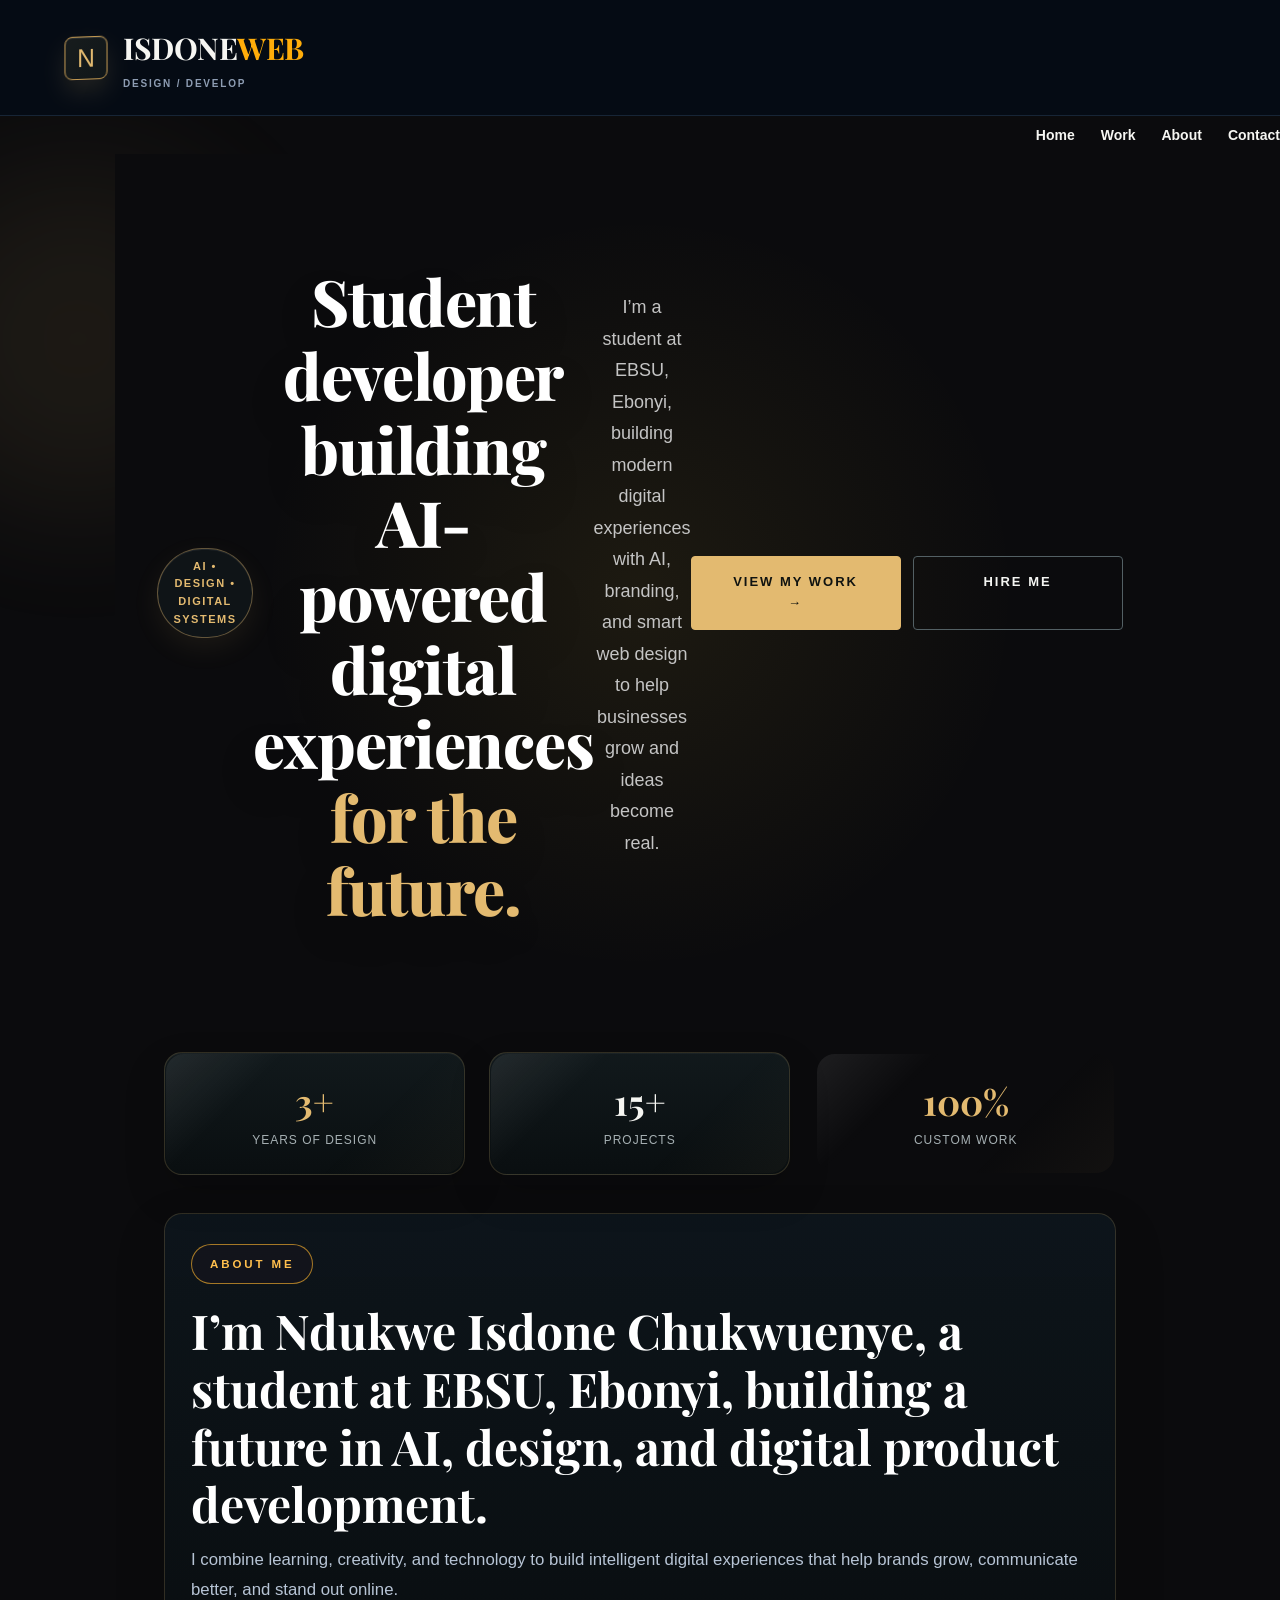
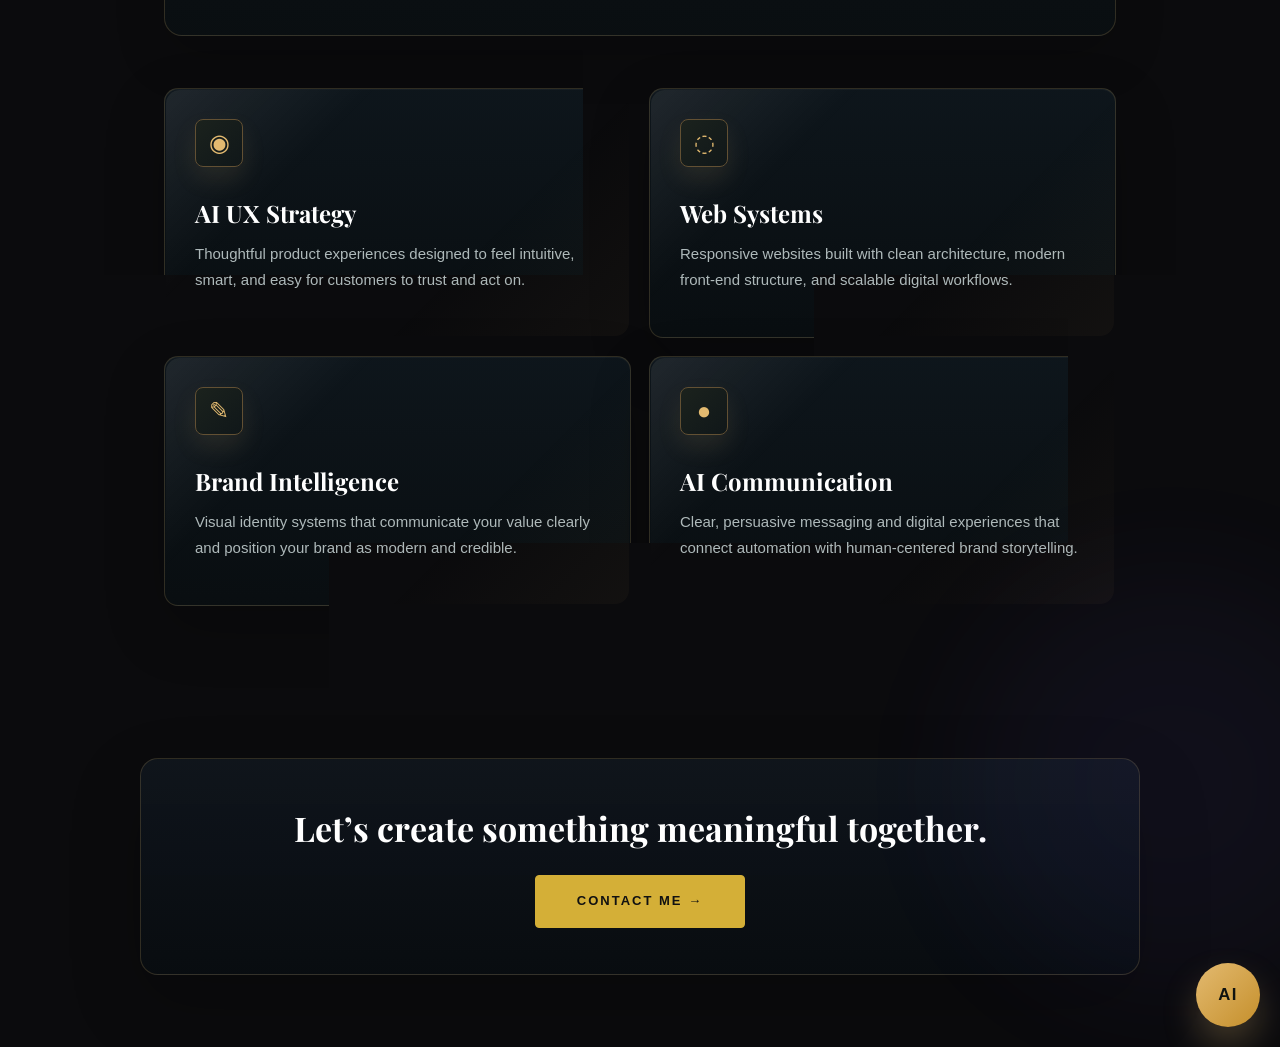
==== index.html @ d0b09155 "Add files via upload" ====
<!DOCTYPE html>
<html lang="en">
<head>
  <meta charset="UTF-8">
  <meta name="viewport" content="width=device-width, initial-scale=1.0">
  <title>ISDONE WEB | Portfolio</title>
  <link rel="preconnect" href="https://fonts.googleapis.com">
  <link rel="preconnect" href="https://fonts.gstatic.com" crossorigin>
  <link href="https://fonts.googleapis.com/css2?family=DM+Sans:wght@400;500;700&family=Playfair+Display:wght@600;700&display=swap" rel="stylesheet">
  <link rel="stylesheet" href="style.css">
</head>
<body>
  <header class="site-header">
    <div class="brand" aria-label="Ndukwe portfolio brand">
      <div class="brand-icon">N</div>
      <div>
        <div class="brand-name">ISDONE<span>WEB</span></div>
        <div class="tagline">DESIGN / DEVELOP</div>
      </div>
    </div>

    <button class="menu" id="menuButton" aria-label="Open menu" aria-expanded="false">
      <i></i><i></i><i></i>
    </button>
  </header>

  <nav id="mobileNav" class="mobile-nav" aria-label="Main mobile navigation">
    <a href="index.html">Home</a>
    <a href="result.html">Work</a>
    <a href="features.html">About</a>
    <a href="contact.html">Contact</a>
  </nav>

  <main id="home" class="page-shell">
    <section class="hero">
      <div class="badge">AI • DESIGN • DIGITAL SYSTEMS</div>

      <h1>Student developer building AI-powered digital experiences <em>for the future.</em></h1>

      <p class="hero-copy">
        I’m a student at EBSU, Ebonyi, building modern digital experiences with AI, branding, and smart web design to help businesses grow and ideas become real.
      </p>

      <div class="actions">
        <a class="btn primary" href="result.html">VIEW MY WORK <span>→</span></a>
        <a class="btn secondary" href="contact.html">HIRE ME</a>
      </div>
    </section>

    <section id="results" class="stats" aria-label="Personal highlights">
      <div class="stat">
        <strong>3+</strong>
        <span>YEARS OF DESIGN</span>
      </div>
      <div class="stat">
        <strong class="white">15+</strong>
        <span>PROJECTS</span>
      </div>
      <div class="stat">
        <strong>100%</strong>
        <span>CUSTOM WORK</span>
      </div>
    </section>

    <section class="about-summary" aria-label="About summary">
      <div class="about-summary-text">
        <span class="section-label">ABOUT ME</span>
        <h2>I’m Ndukwe Isdone Chukwuenye, a student at EBSU, Ebonyi, building a future in AI, design, and digital product development.</h2>
        <p>
          I combine learning, creativity, and technology to build intelligent digital experiences that help brands grow, communicate better, and stand out online.
        </p>
      </div>
    </section>

    <section id="features" class="features-grid" aria-label="Portfolio skills">
      <article class="card">
        <div class="card-icon">◉</div>
        <h2>AI UX Strategy</h2>
        <p>Thoughtful product experiences designed to feel intuitive, smart, and easy for customers to trust and act on.</p>
      </article>

      <article class="card">
        <div class="card-icon">◌</div>
        <h2>Web Systems</h2>
        <p>Responsive websites built with clean architecture, modern front-end structure, and scalable digital workflows.</p>
      </article>

      <article class="card">
        <div class="card-icon">✎</div>
        <h2>Brand Intelligence</h2>
        <p>Visual identity systems that communicate your value clearly and position your brand as modern and credible.</p>
      </article>

      <article class="card">
        <div class="card-icon">●</div>
        <h2>AI Communication</h2>
        <p>Clear, persuasive messaging and digital experiences that connect automation with human-centered brand storytelling.</p>
      </article>
    </section>
  </main>

  <section class="contact-box" id="contact">
    <h2>Let’s create something meaningful together.</h2>
    <a class="btn primary" href="mailto:ndukweisdone@gmail.com">CONTACT ME →</a>
  </section>

  <button class="ai-toggle" id="aiToggle" aria-label="Open AI assistant" aria-expanded="false">AI</button>

  <aside class="ai-panel" id="aiPanel" aria-live="polite" aria-label="AI assistant chat panel">
    <div class="ai-header">
      <div>
        <span class="ai-badge">ISDONE AI</span>
        <h3>Ask anything</h3>
      </div>
      <button class="ai-close" id="aiClose" aria-label="Close AI assistant">×</button>
    </div>

    <div class="ai-messages" id="aiMessages">
      <div class="message bot">
        Hi! I can answer questions about websites, branding, design, pricing, and project timelines.
      </div>
    </div>

    <form class="ai-form" id="aiForm">
      <label class="sr-only" for="aiInput">Ask a question</label>
      <input id="aiInput" name="question" type="text" placeholder="Ask about pricing, services, timelines..." autocomplete="off" />
      <button type="submit">Send</button>
    </form>
  </aside>

  <script src="script.js"></script>
</body>
</html>
---- style.css ----
*{box-sizing:border-box}
html{scroll-behavior:smooth;overflow-x:clip}
body{margin:0;background:
  radial-gradient(circle at 15% 20%, rgba(227,186,112,.14), transparent 18%),
  radial-gradient(circle at 70% 10%, rgba(116,96,255,.14), transparent 22%),
  radial-gradient(circle at 80% 80%, rgba(59,160,255,.10), transparent 22%),
  #080d11;color:#f6f6f2;font-family:"DM Sans",Arial,sans-serif;perspective:1400px;overflow-x:hidden}
body::before, body::after{content:"";position:fixed;inset:auto;pointer-events:none;z-index:0;border-radius:50%;filter:blur(72px);opacity:.45}
body::before{width:360px;height:360px;background:rgba(227,186,112,.18);top:6%;left:-8%}
body::after{width:420px;height:420px;background:rgba(116,96,255,.12);bottom:2%;right:-8%}
.site-header{height:84px;border-bottom:1px solid #263137;background:rgba(8,13,17,.85);backdrop-filter:blur(14px);display:flex;align-items:center;justify-content:space-between;padding:0 clamp(20px,5vw,72px);position:sticky;top:0;z-index:10}
.brand{display:flex;align-items:center;gap:14px}
.brand-icon{width:44px;height:44px;border:1px solid #c49a52;border-radius:8px;display:grid;place-items:center;color:#e3ba70;font-size:25px;background:linear-gradient(135deg,#171c1d,#101619);box-shadow:0 12px 24px rgba(227,186,112,.12), inset 0 1px 0 rgba(255,255,255,.12);transform:rotateX(10deg) rotateY(-12deg);}
.brand-name{font-family:"Playfair Display",serif;font-size:26px;font-weight:700}
.brand-name span{color:#e3ba70}
.tagline{font-size:10px;letter-spacing:1.8px;color:#a6b0b3;margin-top:2px;font-weight:700}
.menu{background:none;border:0;padding:8px;cursor:pointer}
.menu i{display:block;width:25px;height:2px;background:#d7dcda;border-radius:2px;margin:6px 0}
.mobile-nav{display:none;background:#0c1317;border-bottom:1px solid #263137;padding:18px 30px;position:sticky;top:84px;z-index:9}
.mobile-nav.open{display:flex;flex-direction:column;gap:18px}
.mobile-nav a{color:#e9ece8;text-decoration:none;font-weight:500}
.mobile-nav a:hover{color:#e3ba70}
.hero{position:relative;max-width:880px;margin:0 auto;padding:clamp(72px,10vw,128px) 24px 84px;text-align:center;transform-style:preserve-3d;z-index:1}
.hero::before{content:"";position:absolute;inset:8% 10% 12%;background:radial-gradient(circle, rgba(227,186,112,.23), rgba(227,186,112,0) 60%);filter:blur(28px);transform:translateZ(-30px);pointer-events:none;animation:floatGlow 8s ease-in-out infinite alternate}
@keyframes floatGlow{0%{transform:translate3d(0,0,-30px) scale(.96)}100%{transform:translate3d(10px,-10px,-30px) scale(1.06)}}
.badge{display:inline-block;border:1px solid rgba(227,186,112,.4);color:#e3ba70;background:rgba(17,24,28,.72);border-radius:999px;padding:9px 15px;font-weight:700;letter-spacing:1.5px;font-size:11px;box-shadow:0 10px 28px rgba(227,186,112,.08), inset 0 1px 0 rgba(255,255,255,.08);transform:translateZ(24px)}
h1{font-family:"Playfair Display",serif;font-size:clamp(42px,6vw,68px);line-height:1.12;margin:30px 0 22px;transform:translateZ(28px);text-shadow:0 18px 40px rgba(0,0,0,.18)}
h1 em{font-style:normal;color:#e3ba70}
.hero-copy{max-width:660px;color:#b5c0c1;font-size:18px;line-height:1.75;margin:0 auto 32px;transform:translateZ(16px)}
.actions{display:flex;flex-direction:column;gap:12px}
.btn{display:block;text-decoration:none;text-align:center;border-radius:4px;padding:16px 24px;font-weight:700;letter-spacing:.6px;transition:background .2s ease,border-color .2s ease,transform .2s ease}
.btn:hover{transform:translateY(-2px)}
.primary{background:#e3ba70;color:#101310}
.primary:hover{background:#f0ca83}
.secondary{border:1px solid #536064;color:#f4f5f2;background:transparent}
.secondary:hover{border-color:#e3ba70}
.actions .btn.primary{background:#e3ba70;color:#101310;border-color:#e3ba70}
.actions .btn.primary:hover{background:#f0ca83;color:#101310}
.actions .btn.secondary{border:1px solid #536064;color:#f4f5f2;background:transparent}
.actions .btn.secondary:hover{border-color:#e3ba70;color:#e3ba70}
.stats,.features-grid{max-width:1000px;margin:auto;padding:20px 24px}
.stat{border:1px solid rgba(227,186,112,.18);border-radius:18px;background:linear-gradient(180deg, rgba(18,26,29,.96), rgba(10,15,17,.96));text-align:center;padding:24px 14px;margin:0;box-shadow:0 18px 40px rgba(0,0,0,.18), inset 0 1px 0 rgba(255,255,255,.04);transform-style:preserve-3d;transition:transform .25s ease, box-shadow .25s ease;will-change:transform}
.stat strong{display:block;font:700 36px "Playfair Display",serif;color:#e3ba70}
.stat .white{color:#f6f6f2}
.stat span{display:block;color:#a6b0b3;letter-spacing:1px;font-size:12px;margin-top:6px}
.about-summary{max-width:1000px;margin:0 auto;padding:18px 24px 0}
.about-summary-text{padding:30px 26px;border:1px solid rgba(227,186,112,.18);border-radius:18px;background:linear-gradient(180deg, rgba(14,22,28,.92), rgba(10,15,18,.96));box-shadow:0 20px 50px rgba(0,0,0,.18)}
.about-summary-text h2{margin:18px 0 12px;font-family:"Playfair Display",serif;font-size:clamp(2rem,4vw,3rem);line-height:1.2}
.about-summary-text p{margin:0;color:#b7c4d5;line-height:1.8;font-size:1.05rem}
.features-grid{padding-top:52px;padding-bottom:72px}
.card{position:relative;border:1px solid rgba(227,186,112,.18);border-radius:14px;background:linear-gradient(180deg, rgba(14,22,28,.98), rgba(9,14,17,.98));padding:30px;margin:14px 0;min-height:250px;box-shadow:0 22px 60px rgba(0,0,0,.22), inset 0 1px 0 rgba(255,255,255,.04);transform-style:preserve-3d;transition:transform .25s ease, box-shadow .25s ease, border-color .25s ease;will-change:transform}
.card::before, .stat::before, .contact-box::before{content:"";position:absolute;inset:1px;border-radius:inherit;background:linear-gradient(135deg, rgba(255,255,255,.08), transparent 30%, transparent 65%, rgba(227,186,112,.04));pointer-events:none}
.card:hover,.stat:hover,.contact-box:hover{transform:translateY(-8px) rotateX(2deg) rotateY(-2deg);box-shadow:0 28px 70px rgba(0,0,0,.28), 0 12px 25px rgba(227,186,112,.08)}
.card-icon{width:48px;height:48px;border:1px solid #625033;border-radius:8px;background:linear-gradient(135deg,#1b221d,#101719);color:#e3ba70;display:grid;place-items:center;font-size:24px;margin-bottom:30px;box-shadow:0 12px 24px rgba(227,186,112,.1);transform:translateZ(18px)}
.card h2{font:700 24px "Playfair Display",serif;margin:0 0 12px}
.card p{color:#aeb9ba;font-size:15px;line-height:1.7;margin:0}
.contact-box{position:relative;max-width:1000px;margin:0 auto 72px;padding:46px 24px;text-align:center;border:1px solid rgba(227,186,112,.18);border-radius:18px;background:linear-gradient(180deg, rgba(16,22,29,.9), rgba(9,13,17,.95));box-shadow:0 28px 70px rgba(0,0,0,.22);transform-style:preserve-3d;transition:transform .25s ease, box-shadow .25s ease;will-change:transform}
.contact-box h2{font:700 clamp(25px,4vw,34px) "Playfair Display",serif;margin:0 0 24px}
.contact-box .btn{max-width:260px;margin:auto}

.ai-toggle{position:fixed;right:20px;bottom:20px;z-index:30;width:64px;height:64px;border:none;border-radius:50%;background:linear-gradient(135deg,#e3ba70,#c58f2b);color:#101310;font-size:1.05rem;font-weight:800;letter-spacing:.08em;box-shadow:0 18px 34px rgba(227,186,112,.25);cursor:pointer;transition:transform .2s ease, box-shadow .2s ease}
.ai-toggle:hover{transform:translateY(-2px) scale(1.02);box-shadow:0 24px 40px rgba(227,186,112,.35)}
.ai-panel{position:fixed;right:20px;bottom:96px;width:min(360px, calc(100vw - 28px));background:rgba(9,14,18,.94);border:1px solid rgba(227,186,112,.22);border-radius:18px;box-shadow:0 28px 70px rgba(0,0,0,.38);backdrop-filter:blur(14px);overflow:hidden;z-index:29;display:none}
.ai-panel.open{display:block;animation:panelSlide .2s ease}
@keyframes panelSlide{from{opacity:0;transform:translateY(12px) scale(.98)}to{opacity:1;transform:translateY(0) scale(1)}}
.ai-header{display:flex;justify-content:space-between;align-items:center;padding:16px 18px;border-bottom:1px solid rgba(255,255,255,.08);background:linear-gradient(180deg, rgba(227,186,112,.08), rgba(255,255,255,0))}
.ai-badge{display:inline-block;font-size:.68rem;letter-spacing:.12em;text-transform:uppercase;color:#e3ba70;font-weight:700}
.ai-header h3{margin:6px 0 0;font-size:1.15rem}
.ai-close{width:32px;height:32px;border-radius:50%;border:1px solid rgba(255,255,255,.12);background:transparent;color:#f4f1ec;cursor:pointer}
.ai-messages{max-height:270px;overflow-y:auto;padding:16px 16px 14px;display:flex;flex-direction:column;gap:12px;background:rgba(7,11,15,.6)}
.message{max-width:86%;padding:11px 12px;border-radius:12px;font-size:.92rem;line-height:1.55}
.message.bot{align-self:flex-start;background:rgba(255,255,255,.04);border:1px solid rgba(255,255,255,.06);color:#edf4f6}
.message.user{align-self:flex-end;background:linear-gradient(135deg,#e3ba70,#b9862b);color:#111; font-weight:700}
.ai-form{display:flex;gap:10px;padding:12px 14px 14px;background:rgba(11,16,22,.84)}
.ai-form input{flex:1;padding:12px 14px;border:1px solid rgba(255,255,255,.1);border-radius:10px;background:rgba(255,255,255,.02);color:#f5f7fa}
.ai-form input:focus{outline:none;border-color:rgba(227,186,112,.7)}
.ai-form button{padding:12px 16px;border:none;border-radius:10px;background:#e3ba70;color:#101310;font-weight:800;cursor:pointer}
.sr-only{position:absolute;width:1px;height:1px;padding:0;margin:-1px;overflow:hidden;clip:rect(0,0,0,0);white-space:nowrap;border:0}
@media (max-width:600px){.ai-toggle{width:58px;height:58px;right:16px;bottom:16px}.ai-panel{right:14px;bottom:82px;width:calc(100vw - 24px)}}

.page-shell {
  max-width: 1200px;
  margin: 0 auto;
  padding: 0 24px 80px;
}

.page-hero {
  width: min(100%, 900px);
  margin: 0 auto;
  padding: 72px 0 26px;
  text-align: center;
}

.section-label {
  display: inline-block;
  padding: 10px 18px;
  border: 1px solid rgba(245, 175, 45, 0.65);
  border-radius: 999px;
  background: rgba(19, 21, 28, 0.9);
  color: #ffbf4d;
  letter-spacing: 0.18rem;
  font-size: 0.72rem;
  font-weight: 700;
  text-transform: uppercase;
}

.page-hero h1 {
  margin: 26px 0 22px;
  font-family: "Playfair Display", Georgia, serif;
  font-size: clamp(2.6rem, 5vw, 4.6rem);
  line-height: 1.08;
  letter-spacing: -0.06em;
}

.page-hero h1 span {
  color: #f7a914;
  font-style: normal;
}

.page-hero p {
  max-width: 700px;
  margin: 0 auto;
  color: #b8c3d2;
  font-size: 1.15rem;
  line-height: 1.8;
}

.feature-grid {
  display: grid;
  grid-template-columns: repeat(2, minmax(0, 1fr));
  gap: 22px;
  max-width: 1100px;
  margin: 0 auto;
  padding-top: 28px;
}

.feature-card {
  padding: 30px 24px;
  border: 1px solid rgba(245, 175, 45, 0.18);
  border-radius: 22px;
  background: linear-gradient(180deg, rgba(17, 28, 38, 0.96), rgba(12, 18, 26, 0.96));
  box-shadow: 0 20px 60px rgba(0, 0, 0, 0.2);
}

.feature-card h2 {
  margin: 0 0 12px;
  font-family: "Playfair Display", Georgia, serif;
  font-size: clamp(1.5rem, 1.8vw, 2rem);
}

.feature-card p {
  margin: 0;
  color: #b7c4d5;
  font-size: 1rem;
  line-height: 1.8;
}

.showcase-section {
    max-width: 1180px;
    margin: 40px auto 0;
    padding-top: 20px;
}

.showcase-header {
    text-align: center;
    margin-bottom: 28px;
}

.showcase-header h2 {
    margin-top: 20px;
    font-family: "Playfair Display", Georgia, serif;
    font-size: clamp(2.2rem, 4vw, 3.3rem);
    line-height: 1.15;
}

.project-showcase {
    display: grid;
    grid-template-columns: repeat(3, minmax(0, 1fr));
    justify-content: center;
    gap: 24px;
    max-width: 1180px;
    margin: 0 auto;
}

.project-card {
    overflow: hidden;
    border: 1px solid rgba(245, 175, 45, 0.18);
    border-radius: 22px;
    background: linear-gradient(180deg, rgba(14, 21, 30, 0.95), rgba(9, 14, 20, 0.9));
    box-shadow: 0 18px 45px rgba(0, 0, 0, 0.18);
}

.project-preview {
    position: relative;
    display: flex;
    flex-direction: column;
    justify-content: center;
    padding: 28px;
    height: 220px;
    background-size: cover;
    background-position: center;
    border-bottom: 1px solid rgba(255, 255, 255, 0.08);
    text-decoration: none;
}

.preview-one {
    background: linear-gradient(135deg, rgba(24, 38, 53, 0.7), rgba(247, 163, 11, 0.18)),
                            linear-gradient(120deg, #1c2630 0%, #d9b062 100%);
}

.preview-two {
    background: linear-gradient(135deg, rgba(43, 16, 25, 0.68), rgba(245, 158, 11, 0.07)),
                            linear-gradient(120deg, #1f0f17 0%, #c68759 100%);
}

.preview-three {
    background: linear-gradient(135deg, rgba(26, 34, 25, 0.75), rgba(245, 175, 45, 0.18)),
                            linear-gradient(120deg, #18251a 0%, #e2a95d 100%);
}

.preview-four {
    background: linear-gradient(135deg, rgba(16, 20, 31, 0.8), rgba(245, 175, 45, 0.12)),
                            linear-gradient(120deg, #101922 0%, #7d96b5 100%);
}

.project-tag {
    position: absolute;
    top: 18px;
    left: 18px;
    display: inline-block;
    padding: 7px 12px;
    border: 1px solid rgba(255, 255, 255, 0.1);
    border-radius: 999px;
    background: rgba(10, 15, 20, 0.7);
    color: #f7a914;
    font-size: 0.7rem;
    letter-spacing: 0.12rem;
    text-transform: uppercase;
    font-weight: 700;
}

.preview-title {
    color: #f9f8f3;
    font-family: "Playfair Display", Georgia, serif;
    font-size: clamp(2.4rem, 6vw, 4.5rem);
    font-weight: 700;
    line-height: 0.95;
}

.preview-caption {
    margin-top: 16px;
    color: rgba(249, 248, 243, 0.72);
    font-size: 0.68rem;
    font-weight: 700;
    letter-spacing: 0.12rem;
}

.project-content {
    padding: 24px 22px 26px;
}

.project-content h3 {
    margin: 0 0 12px;
    font-family: "Playfair Display", Georgia, serif;
    font-size: 1.8rem;
}

.project-content p {
    margin: 0;
    color: #b8c3d2;
    line-height: 1.8;
}

.project-actions {
    margin-top: 22px;
}

.project-link {
    display: inline-block;
    text-decoration: none;
    color: #091018;
    background: #f5a40a;
    padding: 12px 18px;
    border-radius: 999px;
    font-weight: 700;
    transition: transform 0.2s ease;
}

.project-link:hover {
    transform: translateY(-1px);
}

.cta-panel {
  padding: 56px 24px 10px;
  text-align: center;
}

.cta-panel h2 {
  margin-bottom: 22px;
  font-family: "Playfair Display", Georgia, serif;
  font-size: clamp(2.1rem, 4vw, 3.2rem);
}

.contact-panel {
  max-width: 760px;
  margin: 20px auto 80px;
  padding: 34px;
  border: 1px solid rgba(245, 175, 45, 0.18);
  border-radius: 24px;
  background: rgba(12, 20, 29, 0.96);
  box-shadow: 0 18px 50px rgba(0, 0, 0, 0.25);
}

.contact-form {
  display: flex;
  flex-direction: column;
  gap: 22px;
}

.form-row {
  display: flex;
  flex-direction: column;
  gap: 10px;
}

.form-row label {
  color: #ffbf4d;
  font-size: 0.72rem;
  letter-spacing: 0.12rem;
  font-weight: 700;
}

.form-row input,
.form-row select,
.form-row textarea {
  width: 100%;
  padding: 15px 16px;
  border: 1px solid rgba(255, 255, 255, 0.1);
  border-radius: 12px;
  background: rgba(7, 13, 17, 0.9);
  color: #f5f7fa;
  resize: vertical;
}

.form-row input::placeholder,
.form-row textarea::placeholder {
  color: rgba(183, 196, 213, 0.8);
}

.form-row input:focus,
.form-row select:focus,
.form-row textarea:focus {
  outline: none;
  border-color: rgba(245, 175, 45, 0.8);
  box-shadow: 0 0 0 4px rgba(245, 175, 45, 0.1);
}

.dual-row {
  display: grid;
  grid-template-columns: repeat(2, minmax(0, 1fr));
  gap: 18px;
}

.submit-btn {
  width: 100%;
  margin-top: 8px;
}

.submit-btn span {
  margin-left: 12px;
  font-size: 1.2rem;
}

.form-note {
  margin: 0;
  color: #b7c4d5;
  text-align: center;
  font-size: 0.84rem;
}

@media(min-width:800px){
    .menu{display:none}
    .mobile-nav{display:flex;flex-direction:row;justify-content:center;gap:42px;padding:15px 24px}
    .hero{max-width:1050px}
    .actions{flex-direction:row;justify-content:center}
    .btn{min-width:210px}
    .stats{display:grid;grid-template-columns:repeat(3,1fr);gap:24px}
    .features-grid{display:grid;grid-template-columns:repeat(2,minmax(0,1fr));gap:18px}
    .card{margin:0}
  .feature-grid{grid-template-columns:repeat(2, minmax(0, 1fr));}
}

@media(max-width:800px){
    .project-showcase { grid-template-columns: repeat(2, minmax(0, 1fr)); }
}

@media(max-width:500px){
    .site-header{height:76px;padding:0 20px}
    .mobile-nav{top:76px}
    .brand-name{font-size:23px}
    .hero{padding-top:72px}
    h1{font-size:36px}
    .hero-copy{font-size:16px}
    .badge{font-size:10px;letter-spacing:1px}
    .project-showcase { grid-template-columns: 1fr; }
}
/* ======================================== 
   LUXEWEB LUXURY CONTACT FORM 
   Black, gold and premium styling 
======================================== */ 
 
.luxury-contact { 
    position: relative; 
    padding: 100px 24px; 
    background: #08090c; 
    color: #f5f2eb; 
    overflow: hidden; 
} 
 
/* Subtle gold background glow */ 
.luxury-contact::before { 
    content: ""; 
    position: absolute; 
    width: 380px; 
    height: 380px; 
    top: 50px; 
    left: 50%; 
    transform: translateX(-50%); 
    background: rgba(201, 164, 92, 0.08); 
    filter: blur(100px); 
    border-radius: 50%; 
    pointer-events: none; 
} 
 
/* Heading container */ 
.contact-heading { 
    position: relative; 
    max-width: 700px; 
    margin: 0 auto 50px; 
    text-align: center; 
} 
 
/* Small gold heading */ 
.gold-label { 
    display: inline-block; 
    margin-bottom: 20px; 
    color: #c9a45c; 
    font-size: 11px; 
    font-weight: 700; 
    letter-spacing: 4px; 
} 
 
/* Main heading */ 
.contact-heading h1 { 
    margin: 0 0 20px; 
    font-family: Georgia, "Times New Roman", serif; 
    font-size: clamp(36px, 6vw, 64px); 
    font-weight: 400; 
    line-height: 1.15; 
    letter-spacing: -1px; 
} 
 
/* Gold heading accent */ 
.contact-heading h1 span { 
    color: #c9a45c; 
    font-style: italic; 
} 
 
/* Heading description */ 
.contact-heading p { 
    max-width: 560px; 
    margin: 0 auto; 
    color: #a9a9ad; 
    font-size: 15px; 
    line-height: 1.9; 
} 
 
/* Form card */ 
.luxury-form-container { 
    position: relative; 
    max-width: 650px; 
    margin: 0 auto; 
    padding: 42px; 
    background: linear-gradient( 
        145deg, 
        rgba(255, 255, 255, 0.045), 
        rgba(255, 255, 255, 0.015) 
    ); 
    border: 1px solid rgba(201, 164, 92, 0.25); 
    border-radius: 8px; 
    box-shadow: 0 25px 80px rgba(0, 0, 0, 0.3); 
} 
 
/* Form layout */ 
.luxury-form { 
    display: flex; 
    flex-direction: column; 
    gap: 26px; 
} 
 
/* Individual form field */ 
.form-group { 
    display: flex; 
    flex-direction: column; 
    gap: 11px; 
} 
 
/* Field labels */ 
.form-group label { 
    color: #c9a45c; 
    font-size: 10px; 
    font-weight: 700; 
    letter-spacing: 2px; 
} 
 
/* Input fields and message box */ 
.form-group input, 
.form-group textarea { 
    width: 100%; 
    box-sizing: border-box; 
    padding: 16px 18px; 
    background: #101115; 
    color: #f5f2eb; 
    border: 1px solid #292a2f; 
    border-radius: 4px; 
    outline: none; 
    font-family: inherit; 
    font-size: 14px; 
    transition: 
        border-color 0.25s ease, 
        box-shadow 0.25s ease, 
        background 0.25s ease; 
} 
 
/* Placeholder text */ 
.form-group input::placeholder, 
.form-group textarea::placeholder { 
    color: #717178; 
} 
 
/* Gold highlight when a field is selected */ 
.form-group input:focus, 
.form-group textarea:focus { 
    border-color: #c9a45c; 
    background: #141419; 
    box-shadow: 0 0 0 3px rgba(201, 164, 92, 0.09); 
} 
 
/* Message box */ 
.form-group textarea { 
    min-height: 140px; 
    resize: vertical; 
    line-height: 1.7; 
} 
 
/* Submit button */ 
.luxury-submit { 
    display: flex; 
    align-items: center; 
    justify-content: center; 
    gap: 18px; 
    width: 100%; 
    padding: 18px 24px; 
    background: #c9a45c; 
    color: #111111; 
    border: 1px solid #c9a45c; 
    border-radius: 4px; 
    font-size: 11px; 
    font-weight: 800; 
    letter-spacing: 2px; 
    cursor: pointer; 
    transition: 
        background 0.25s ease, 
        color 0.25s ease, 
        transform 0.25s ease; 
} 
 
/* Button hover effect */ 
.luxury-submit:hover { 
    background: transparent; 
    color: #c9a45c; 
    transform: translateY(-2px); 
} 
 
/* Button arrow */ 
.luxury-submit span { 
    font-size: 20px; 
    transition: transform 0.25s ease; 
} 
 
.luxury-submit:hover span { 
    transform: translateX(5px); 
} 
 
/* Small privacy message */ 
.form-note { 
    margin: 0; 
    color: #85858c; 
    font-size: 11px; 
    line-height: 1.7; 
    text-align: center; 
} 
 
/* Keyboard accessibility */ 
.luxury-submit:focus-visible { 
    outline: 2px solid #f5f2eb; 
    outline-offset: 4px; 
} 
 
/* Responsive design for phones */ 
@media (max-width: 600px) { 
    .luxury-contact { 
        padding: 70px 18px; 
    } 
 
    .contact-heading { 
        margin-bottom: 35px; 
    } 
 
    .contact-heading p { 
        font-size: 14px; 
    } 
 
    .luxury-form-container { 
        padding: 25px 18px; 
    } 
 
    .luxury-form { 
        gap: 22px; 
    } 
 
    .form-group input, 
    .form-group textarea { 
        padding: 14px; 
        font-size: 14px; 
    } 
 
    .luxury-submit { 
        padding: 17px 12px; 
        font-size: 10px; 
        letter-spacing: 1.5px; 
    } 
} 
 

.features { 
    display: grid; 
    grid-template-columns: repeat(3, minmax(0, 1fr)); 
    gap: 24px; 
    max-width: 1200px; 
    margin: 0 auto; 
    padding: 50px 24px 100px; 
} 
 
/* Individual feature cards */ 
.feature-card { 
    position: relative; 
    padding: 35px 28px; 
    min-height: 180px; 
    background: linear-gradient( 
        145deg, 
        #151519, 
        #0b0b0e 
    ); 
    border: 1px solid rgba(201, 164, 92, 0.22); 
    border-radius: 6px; 
    transition: 
        transform 0.3s ease, 
        border-color 0.3s ease, 
        box-shadow 0.3s ease; 
} 
 
/* Gold line at the top of each card */ 
.feature-card::before { 
    content: ""; 
    display: block; 
    width: 42px; 
    height: 2px; 
    margin-bottom: 26px; 
    background: #c9a45c; 
} 
 
/* Lift the card slightly when hovered */ 
.feature-card:hover { 
    transform: translateY(-6px); 
    border-color: #c9a45c; 
    box-shadow: 0 18px 45px rgba(0, 0, 0, 0.25); 
} 
 
/* Feature headings */ 
.feature-card h2 { 
    margin: 0 0 16px; 
    color: #e4c786; 
    font-family: Georgia, "Times New Roman", serif; 
    font-size: 23px; 
    font-weight: 400; 
    line-height: 1.4; 
} 
 
/* Feature descriptions */ 
.feature-card p { 
    margin: 0; 
    color: #a7a7ad; 
    font-size: 14px; 
    line-height: 1.9; 
} 
 
/* Shared styling for the Features page introduction */ 
.hero { 
    position: relative; 
} 
 
/* Make buttons look elegant */ 
.btn { 
    display: inline-block; 
    padding: 15px 25px; 
    background: #c9a45c; 
    color: #111111; 
    border: 1px solid #c9a45c; 
    border-radius: 3px; 
    text-decoration: none; 
    font-size: 11px; 
    font-weight: 800; 
    letter-spacing: 1.5px; 
    transition: all 0.25s ease; 
} 
 
.btn:hover { 
    background: transparent; 
    color: #c9a45c; 
    transform: translateY(-2px); 
} 
 
/* Tablet layout */ 
@media (max-width: 900px) { 
    .features { 
        grid-template-columns: repeat(2, minmax(0, 1fr)); 
        gap: 18px; 
    } 
} 
 
/* Phone layout */ 
@media (max-width: 600px) { 
    .features { 
        grid-template-columns: 1fr; 
        padding: 30px 18px 65px; 
    } 
 
    .feature-card { 
        min-height: auto; 
        padding: 28px 23px; 
    } 
 
    .feature-card h2 { 
        font-size: 21px; 
    } 
} 
.results-header { 
    display: flex; 
    justify-content: space-between; 
    align-items: center; 
    padding: 25px 8%; 
    background: #080808; 
    border-bottom: 1px solid rgba(212, 175, 55, 0.2); 
} 
 
.results-logo { 
    color: #d4af37; 
    font-size: 25px; 
    font-weight: bold; 
    letter-spacing: 4px; 
    text-decoration: none; 
} 
 
.results-nav { 
    display: flex; 
    gap: 28px; 
} 
 
.results-nav a { 
    color: #eee; 
    text-decoration: none; 
    font-size: 14px; 
    transition: color 0.3s; 
} 
 
.results-nav a:hover, 
.results-nav a.active { 
    color: #d4af37; 
} 
 
/* Hero */ 
 
.results-hero { 
    min-height: 430px; 
    padding: 100px 20px; 
    text-align: center; 
    background: 
        radial-gradient(ellipse at top, #292314 0%, #111 45%, #080808 80%); 
} 
 
.results-label { 
    color: #d4af37; 
    font-size: 12px; 
    letter-spacing: 4px; 
    font-weight: bold; 
} 
 
.results-hero h1, 
.results-cta h2 { 
    color: #fff; 
    font-size: clamp(36px, 5vw, 62px); 
    line-height: 1.2; 
    margin: 25px 0; 
    font-family: Georgia, "Times New Roman", serif; 
} 
 
.results-hero h1 span, 
.results-section-heading h2 span, 
.results-cta h2 span { 
    color: #d4af37; 
} 
 
.results-hero > p:not(.results-label), 
.results-cta > p:not(.results-label) { 
    max-width: 600px; 
    margin: 0 auto 30px; 
    color: #bbb; 
    line-height: 1.8; 
    font-size: 15px; 
} 
 
/* Gold Button */ 
 
.gold-button { 
    display: inline-block; 
    padding: 15px 27px; 
    background: #d4af37; 
    color: #080808; 
    text-decoration: none; 
    font-size: 12px; 
    font-weight: bold; 
    letter-spacing: 1.5px; 
    border: 1px solid #d4af37; 
    transition: 0.3s; 
} 
 
.gold-button:hover { 
    background: transparent; 
    color: #d4af37; 
} 
 
/* Projects */ 
 
.results-projects { 
    padding: 85px 8%; 
    background: #0d0d0d; 
} 
 
.results-section-heading { 
    text-align: center; 
    margin-bottom: 50px; 
} 
 
.results-section-heading h2 { 
    color: #fff; 
    font-size: clamp(30px, 4vw, 45px); 
    font-family: Georgia, "Times New Roman", serif; 
} 
 
.results-section-heading > p:last-child { 
    color: #aaa; 
    line-height: 1.8; 
} 
 
.results-grid { 
    display: grid; 
    grid-template-columns: repeat(2, minmax(0, 1fr)); 
    gap: 30px; 
    max-width: 1150px; 
    margin: 0 auto; 
} 
 
.results-card { 
    background: #151515; 
    border: 1px solid #292929; 
    transition: transform 0.3s, border-color 0.3s; 
} 
 
.results-card:hover { 
    transform: translateY(-6px); 
    border-color: #b8962e; 
} 
 
.results-image { 
    min-height: 280px; 
    position: relative; 
    background-size: cover; 
    background-position: center; 
} 
 
.grand-escape { 
    background-image: 
        linear-gradient(to top, rgba(0, 0, 0, 0.45), transparent), 
        url("https://images.unsplash.com/photo-1571896349842-33c89424de2d?auto=format&fit=crop&w=1200&q=85"); 
} 
 
.golden-palm { 
    background-image: 
        linear-gradient(to top, rgba(0, 0, 0, 0.45), transparent), 
        url("https://images.unsplash.com/photo-1575429198097-0414ec08e8cd?auto=format&fit=crop&w=1200&q=85"); 
} 
 
.concept-badge { 
    position: absolute; 
    top: 18px; 
    left: 18px; 
    background: #d4af37; 
    color: #111; 
    padding: 9px 12px; 
    font-size: 10px; 
    font-weight: bold; 
    letter-spacing: 1px; 
} 
 
.results-card-content { 
    padding: 28px; 
} 
 
.project-category { 
    color: #d4af37; 
    font-size: 11px; 
    letter-spacing: 2px; 
} 
 
.results-card-content h3 { 
    color: #fff; 
    font-size: 29px; 
    font-family: Georgia, "Times New Roman", serif; 
    margin: 15px 0; 
} 
 
.results-card-content > p:not(.project-category) { 
    color: #aaa; 
    font-size: 14px; 
    line-height: 1.8; 
} 
 
.project-link { 
    display: inline-block; 
    margin-top: 18px; 
    color: #d4af37; 
    text-decoration: none; 
    font-size: 11px; 
    letter-spacing: 1px; 
    font-weight: bold; 
} 
 
.project-link span { 
    margin-left: 8px; 
} 
 
/* Call To Action */ 
 
.results-cta { 
    text-align: center; 
    padding: 90px 20px; 
    background: linear-gradient(135deg, #18150d, #080808); 
    border-top: 1px solid rgba(212, 175, 55, 0.2); 
    border-bottom: 1px solid rgba(212, 175, 55, 0.2); 
} 
 
/* Footer */ 
 
.results-footer { 
    padding: 40px 20px; 
    text-align: center; 
    background: #050505; 
} 
 
.results-footer > p { 
    color: #999; 
    font-size: 13px; 
    line-height: 1.8; 
} 
 
.results-footer .copyright { 
    margin-top: 25px; 
    font-size: 12px; 
    color: #666; 
} 
 
/* Mobile Responsive */ 
 
@media (max-width: 700px) { 
    .results-header { 
        flex-direction: column; 
        gap: 22px; 
        padding: 25px 15px; 
    } 
 
    .results-nav { 
        justify-content: center; 
        flex-wrap: wrap; 
        gap: 15px; 
    } 
 
    .results-nav a { 
        font-size: 12px; 
    } 
 
    .results-hero { 
        padding: 75px 20px; 
    } 
 
    .results-projects { 
        padding: 60px 6%; 
    } 
 
    .results-grid { 
        grid-template-columns: 1fr; 
    } 
 
    .results-image { 
        min-height: 230px; 
    } 
 
    .results-card-content { 
        padding: 22px; 
    } 
 
    .results-cta { 
        padding: 70px 20px; 
    } 
}
/* ===== GLOBAL STYLES ===== */ 
* { 
    margin: 0; 
    padding: 0; 
    box-sizing: border-box; 
} 
 
body { 
    font-family: "Segoe UI", Arial, sans-serif; 
    background: #0b0b0d; 
    color: #ffffff; 
    line-height: 1.6; 
} 
 
/* ===== NAVIGATION BAR ===== */ 
nav { 
    width: 100%; 
    display: flex; 
    justify-content: space-between; 
    align-items: center; 
    padding: 22px 8%; 
    background: rgba(15, 15, 18, 0.96); 
    border-bottom: 1px solid rgba(212, 175, 55, 0.25); 
    position: relative; 
    z-index: 100; 
} 
 
/* WEBSITE LOGO */ 
nav .logo, 
.logo { 
    font-size: 28px; 
    font-weight: 800; 
    letter-spacing: 3px; 
    color: #d4af37; 
    text-decoration: none; 
} 
 
/* NAVIGATION LINKS */ 
nav ul { 
    display: flex; 
    align-items: center; 
    gap: 35px; 
    list-style: none; 
} 
 
nav ul li a { 
    color: #e8e8e8; 
    text-decoration: none; 
    font-size: 15px; 
    font-weight: 500; 
    transition: color 0.3s ease; 
    position: relative; 
} 
 
/* GOLD HOVER EFFECT */ 
nav ul li a:hover { 
    color: #d4af37; 
} 
 
nav ul li a::after { 
    content: ""; 
    position: absolute; 
    width: 0; 
    height: 2px; 
    background: #d4af37; 
    bottom: -7px; 
    left: 0; 
    transition: width 0.3s ease; 
} 
 
nav ul li a:hover::after { 
    width: 100%; 
} 
 
/* ===== MAIN HERO SECTION ===== */ 
.hero { 
    min-height: 75vh; 
    display: flex; 
    justify-content: center; 
    align-items: center; 
    text-align: center; 
    padding: 80px 8%; 
    background: 
        radial-gradient( 
            circle at center, 
            rgba(212, 175, 55, 0.09), 
            transparent 55% 
        ), 
        #0b0b0d; 
} 
 
.hero-content { 
    max-width: 850px; 
} 
 
.hero h1 { 
    font-size: clamp(36px, 5vw, 65px); 
    line-height: 1.15; 
    margin-bottom: 25px; 
    font-weight: 800; 
    letter-spacing: -1px; 
} 
 
.hero h1 span { 
    color: #d4af37; 
} 
 
.hero p { 
    color: #c4c4c4; 
    font-size: 18px; 
    max-width: 650px; 
    margin: 0 auto 35px; 
} 
 
/* ===== BUTTONS ===== */ 
.btn { 
    display: inline-block; 
    padding: 15px 32px; 
    background: #d4af37; 
    color: #111111; 
    text-decoration: none; 
    font-size: 13px; 
    font-weight: 800; 
    letter-spacing: 2px; 
    border: 1px solid #d4af37; 
    border-radius: 4px; 
    transition: all 0.3s ease; 
} 
 
.btn:hover { 
    background: transparent; 
    color: #d4af37; 
    transform: translateY(-3px); 
} 
 
/* ===== FOOTER ===== */ 
footer { 
    text-align: center; 
    padding: 25px 15px; 
    background: #080809; 
    border-top: 1px solid rgba(212, 175, 55, 0.2); 
    color: #aaaaaa; 
    font-size: 14px; 
} 
 
footer span { 
    color: #d4af37; 
} 
 
/* ===== TABLET AND MOBILE ===== */ 
@media (max-width: 768px) { 
    nav { 
        flex-direction: column; 
        gap: 18px; 
        padding: 20px 5%; 
    } 
 
    nav ul { 
        justify-content: center; 
        flex-wrap: wrap; 
        gap: 15px 22px; 
    } 
 
    nav ul li a { 
        font-size: 14px; 
    } 
 
    .hero { 
        min-height: 65vh; 
        padding: 65px 6%; 
    } 
 
    .hero h1 { 
        font-size: 38px; 
    } 
}
/* FIX WEBSITE HEADER */ 
.site-header { 
    display: flex; 
    justify-content: space-between; 
    align-items: center; 
    flex-wrap: wrap; 
    padding: 20px 6%; 
    background: #111827; 
    width: 100%; 
    box-sizing: border-box; 
} 
 
/* BRAND NAME */ 
.brand { 
    display: flex; 
    align-items: center; 
    gap: 12px; 
} 
 
.brand-name { 
    font-size: 26px; 
    font-weight: 800; 
    color: #ffffff; 
    margin: 0; 
} 
 
.brand-name span { 
    color: #d4af37; 
} 
 
.tagline { 
    font-size: 11px; 
    letter-spacing: 2px; 
    color: #cbd5e1; 
    margin-top: 5px; 
} 
 
/* NAVIGATION LINKS */ 
.mobile-nav { 
    display: flex; 
    align-items: center; 
    justify-content: flex-end; 
    gap: 25px; 
    flex-wrap: wrap; 
} 
 
.mobile-nav a { 
    display: inline-block; 
    color: #ffffff; 
    text-decoration: none; 
    font-size: 15px; 
    font-weight: 600; 
    padding: 10px 0; 
    transition: color 0.3s ease; 
} 
 
.mobile-nav a:hover { 
    color: #d4af37; 
} 
 
/* HIDE MENU BUTTON ON DESKTOP */ 
.menu { 
    display: none; 
} 
 
/* MOBILE RESPONSIVENESS */ 
@media (max-width: 650px) { 
    .site-header { 
        flex-direction: column; 
        align-items: flex-start; 
        gap: 18px; 
        padding: 20px; 
    } 
 
    .mobile-nav { 
        width: 100%; 
        justify-content: flex-start; 
        gap: 20px; 
    } 
 
    .mobile-nav a { 
        font-size: 14px; 
    } 
}
/* ===== FINAL LUXEWEB NAVIGATION FIX ===== */
/* These rules intentionally come last to override earlier conflicting nav styles. */
.site-header {
    width: 100%;
    min-height: 116px;
    height: auto;
    padding: 20px 5%;
    display: flex;
    align-items: center;
    justify-content: space-between;
    flex-wrap: nowrap;
    gap: 24px;
    background: #050b14;
    border-bottom: 1px solid #172536;
    position: sticky;
    top: 0;
    z-index: 100;
}

.site-header .brand {
    display: flex;
    align-items: center;
    gap: 15px;
    flex-shrink: 0;
}

.site-header .brand-name {
    margin: 0;
    color: #f6f6f2;
    font-family: "Playfair Display", Georgia, serif;
    font-size: 30px;
    font-weight: 700;
    letter-spacing: -0.5px;
}

.site-header .brand-name span {
    color: #ffad0a;
}

.site-header .tagline {
    margin-top: 4px;
    color: #8e9db3;
    font-size: 10px;
    letter-spacing: 1.8px;
    font-weight: 700;
}

/* Override the generic nav rules earlier in this stylesheet. */
nav.mobile-nav,
.site-header nav.mobile-nav {
    display: flex;
    align-items: center;
    justify-content: flex-end;
    flex-direction: row;
    flex-wrap: wrap;
    gap: 26px;
    width: auto;
    margin: 0;
    padding: 0;
    background: transparent;
    border: 0;
    position: static;
    top: auto;
    z-index: auto;
}

nav.mobile-nav a,
.site-header nav.mobile-nav a {
    display: inline-block;
    padding: 8px 0;
    color: #f6f6f2;
    text-decoration: none;
    font-size: 14px;
    font-weight: 700;
    white-space: nowrap;
    transition: color 0.25s ease;
}

nav.mobile-nav a:hover,
.site-header nav.mobile-nav a:hover {
    color: #ffad0a;
}

.site-header .menu {
    display: none;
    background: transparent;
    border: 0;
    padding: 8px;
    cursor: pointer;
}

.site-header .menu i {
    display: block;
    width: 28px;
    height: 3px;
    margin: 5px 0;
    border-radius: 4px;
    background: #cbd5e1;
}

@media (max-width: 650px) {
    .site-header {
        min-height: 90px;
        padding: 14px 20px;
        flex-wrap: wrap;
        gap: 12px;
    }

    .site-header .brand {
        gap: 10px;
    }

    .site-header .brand-icon {
        width: 44px;
        height: 44px;
        border-radius: 12px;
        font-size: 25px;
    }

    .site-header .brand-name {
        font-size: 24px;
    }

    .site-header .tagline {
        font-size: 8px;
        letter-spacing: 1.2px;
    }

    .site-header .menu {
        display: block;
        margin-left: auto;
    }

    nav.mobile-nav,
    .site-header nav.mobile-nav {
        display: none;
        width: 100%;
        flex: 0 0 100%;
        align-items: flex-start;
        justify-content: flex-start;
        flex-direction: column;
        flex-wrap: nowrap;
        gap: 14px;
        padding: 14px 0 4px;
        background: transparent;
        position: static;
    }

    nav.mobile-nav.open,
    .site-header nav.mobile-nav.open {
        display: flex;
    }

    nav.mobile-nav a,
    .site-header nav.mobile-nav a {
        width: 100%;
        padding: 7px 0;
        font-size: 15px;
    }
}


/* ===== LUXEWEB PROFILE AVATAR ===== */
.site-header .profile-avatar {
    position: relative;
    flex: 0 0 48px;
    width: 48px;
    height: 48px;
    padding: 3px;
    margin-left: 4px;
    display: grid;
    place-items: center;
    overflow: visible;
    border: 1px solid #c9a45c;
    border-radius: 50%;
    background: linear-gradient(135deg, #f6d889, #9b7129 55%, #f6d889);
    color: #111;
    cursor: pointer;
    box-shadow: 0 0 16px rgba(201, 164, 92, 0.18);
    transition: transform .25s ease, box-shadow .25s ease;
}
.site-header .profile-avatar:hover {
    transform: translateY(-2px) scale(1.04);
    box-shadow: 0 0 22px rgba(201, 164, 92, 0.35);
}
.site-header .profile-avatar img {
    width: 100%;
    height: 100%;
    border-radius: 50%;
    object-fit: cover;
    border: 2px solid #050b14;
}
.site-header .profile-avatar img[hidden],
.site-header .profile-avatar span[hidden] {
    display: none;
}
.site-header .profile-avatar #profileInitials {
    display: grid;
    place-items: center;
    width: 100%;
    height: 100%;
    border: 2px solid #050b14;
    border-radius: 50%;
    background: #101722;
    color: #e7c77e;
    font: 700 14px "DM Sans", Arial, sans-serif;
    letter-spacing: 1px;
}
.profile-edit-mark {
    position: absolute;
    right: -2px;
    bottom: -2px;
    width: 18px;
    height: 18px;
    display: grid;
    place-items: center;
    border: 2px solid #050b14;
    border-radius: 50%;
    background: #c9a45c;
    color: #111;
    font: 700 14px/1 Arial, sans-serif;
}
@media (max-width: 650px) {
    .site-header .profile-avatar {
        width: 42px;
        height: 42px;
        flex-basis: 42px;
        margin-left: 0;
    }
}
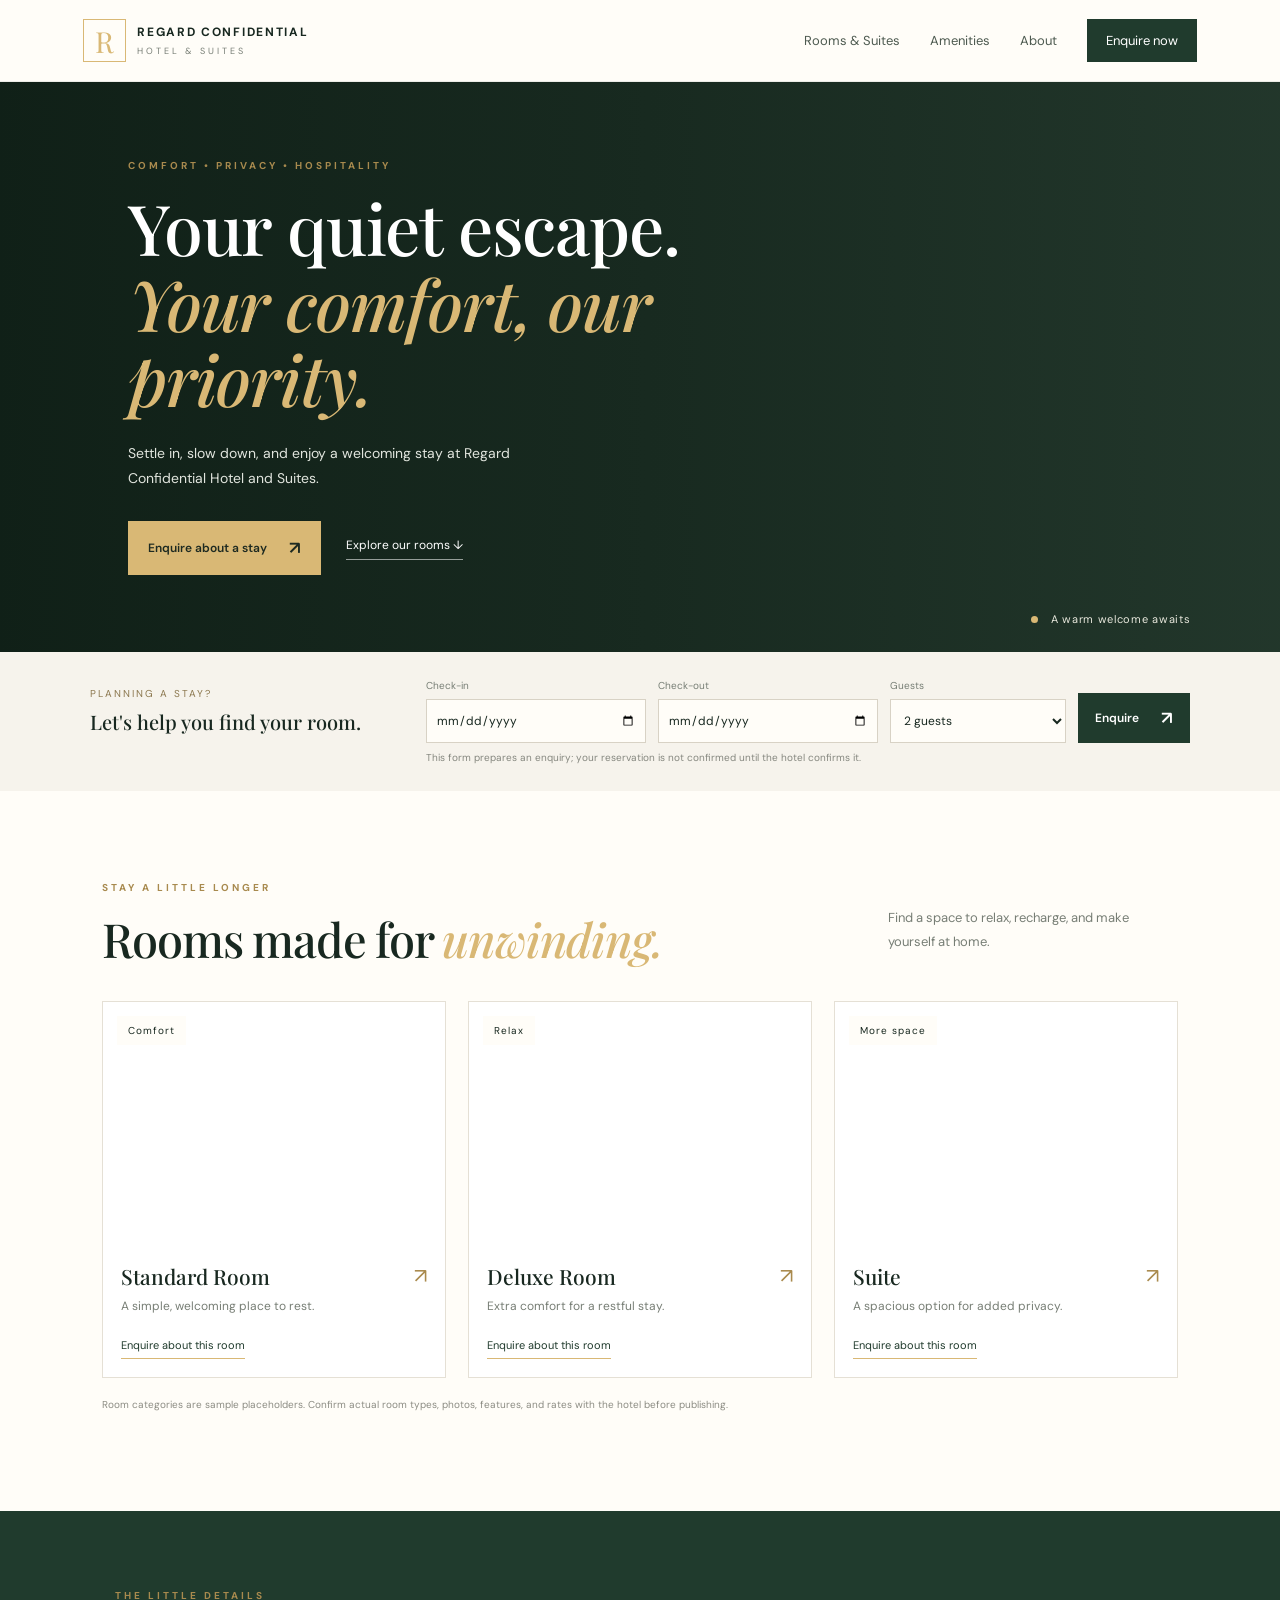
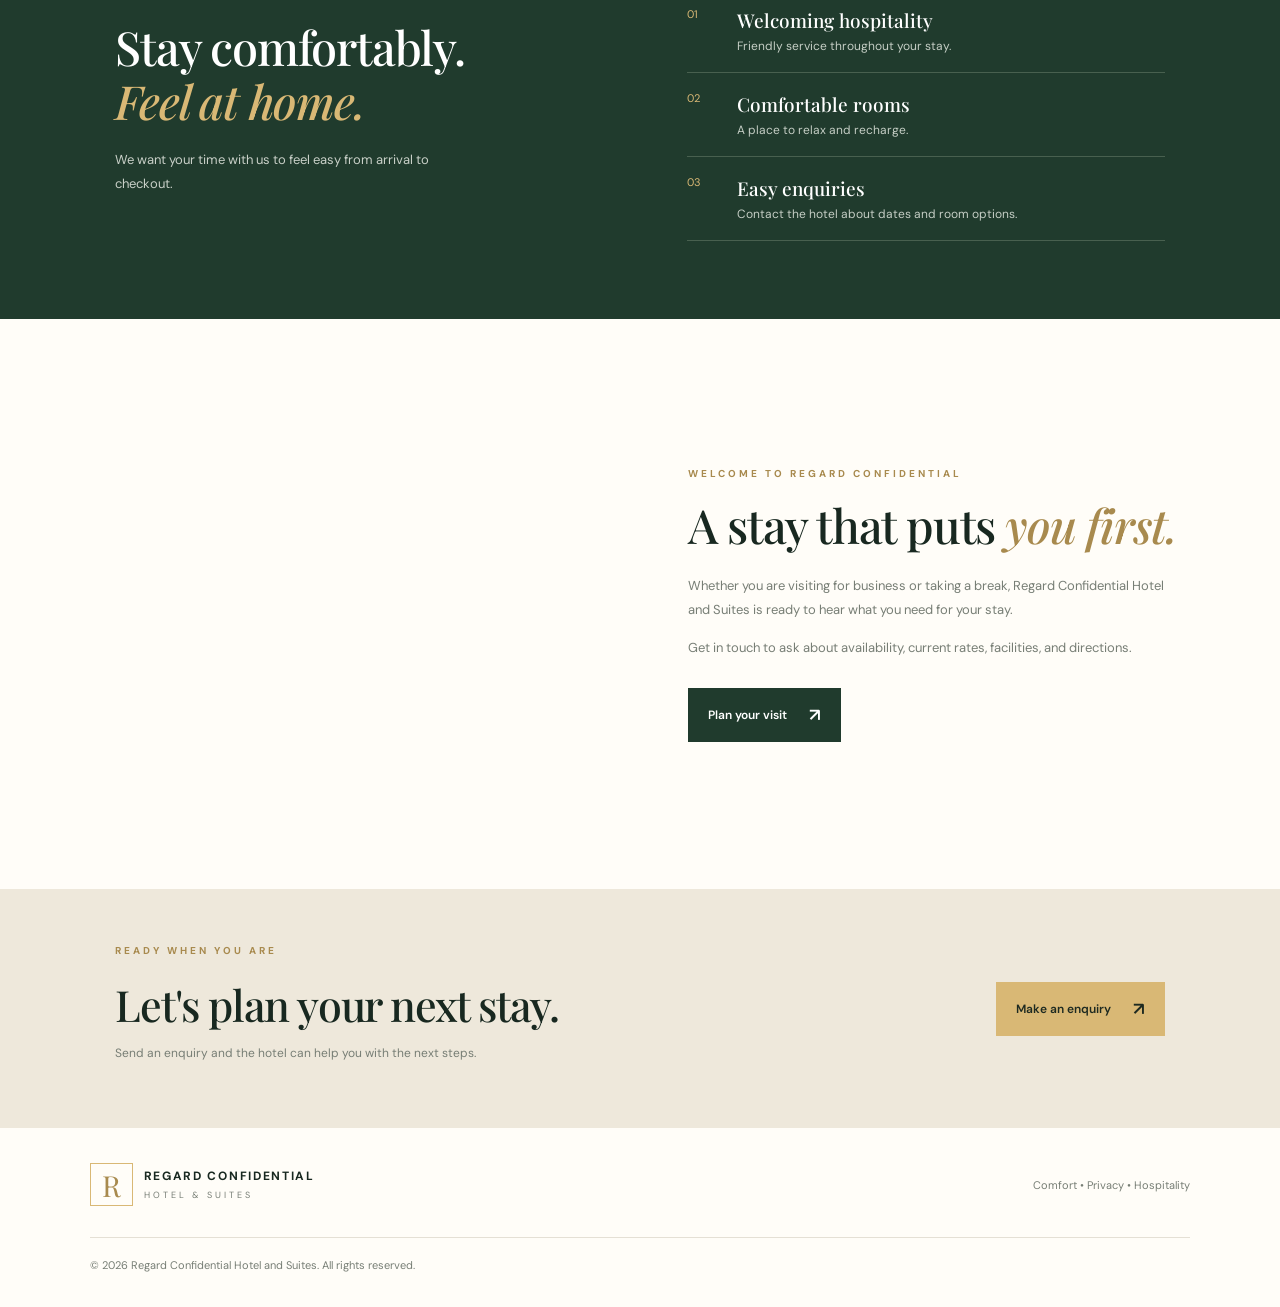
==== commit 39b61bcd: "Add files via upload" ====
--- a/index.html
+++ b/index.html
@@ -3,132 +3,104 @@
 <head>
   <meta charset="UTF-8">
   <meta name="viewport" content="width=device-width, initial-scale=1.0">
-  <title>ISDONE WEB | Portfolio</title>
-  <link rel="preconnect" href="https://fonts.googleapis.com">
-  <link rel="preconnect" href="https://fonts.gstatic.com" crossorigin>
-  <link href="https://fonts.googleapis.com/css2?family=DM+Sans:wght@400;500;700&family=Playfair+Display:wght@600;700&display=swap" rel="stylesheet">
+  <meta name="description" content="Discover Regard Confidential Hotel and Suites. Explore rooms, amenities, and contact the hotel to enquire about your stay.">
+  <title>Regard Confidential Hotel & Suites</title>
   <link rel="stylesheet" href="style.css">
 </head>
 <body>
   <header class="site-header">
-    <div class="brand" aria-label="Ndukwe portfolio brand">
-      <div class="brand-icon">N</div>
-      <div>
-        <div class="brand-name">ISDONE<span>WEB</span></div>
-        <div class="tagline">DESIGN / DEVELOP</div>
-      </div>
-    </div>
-
-    <button class="menu" id="menuButton" aria-label="Open menu" aria-expanded="false">
-      <i></i><i></i><i></i>
-    </button>
+    <a class="brand" href="#home" aria-label="Regard Confidential Hotel home">
+      <span class="brand-mark">R</span>
+      <span><strong>REGARD CONFIDENTIAL</strong><small>HOTEL & SUITES</small></span>
+    </a>
+    <button class="menu-toggle" id="menuToggle" aria-label="Open navigation" aria-expanded="false">☰</button>
+    <nav id="mainNav">
+      <a href="#rooms">Rooms & Suites</a>
+      <a href="#amenities">Amenities</a>
+      <a href="#about">About</a>
+      <a class="nav-book" href="#booking">Enquire now</a>
+    </nav>
   </header>
 
-  <nav id="mobileNav" class="mobile-nav" aria-label="Main mobile navigation">
-    <a href="index.html">Home</a>
-    <a href="result.html">Work</a>
-    <a href="features.html">About</a>
-    <a href="contact.html">Contact</a>
-  </nav>
+  <main>
+    <section class="hero" id="home">
+      <div class="hero-shade"></div>
+      <div class="hero-content">
+        <p class="eyebrow">COMFORT • PRIVACY • HOSPITALITY</p>
+        <h1>Your quiet escape.<br><em>Your comfort, our priority.</em></h1>
+        <p class="hero-copy">Settle in, slow down, and enjoy a welcoming stay at Regard Confidential Hotel and Suites.</p>
+        <div class="hero-actions">
+          <a class="button button-gold" href="#booking">Enquire about a stay <span>↗</span></a>
+          <a class="text-link" href="#rooms">Explore our rooms ↓</a>
+        </div>
+      </div>
+      <div class="hero-note"><span class="dot"></span> A warm welcome awaits</div>
+    </section>
 
-  <main id="home" class="page-shell">
-    <section class="hero">
-      <div class="badge">AI • DESIGN • DIGITAL SYSTEMS</div>
+    <section class="booking-strip" id="booking">
+      <div><span class="field-label">Planning a stay?</span><strong>Let's help you find your room.</strong></div>
+      <form id="bookingForm" class="booking-form">
+        <label>Check-in <input type="date" id="checkin" required></label>
+        <label>Check-out <input type="date" id="checkout" required></label>
+        <label>Guests
+          <select id="guests"><option>1 guest</option><option selected>2 guests</option><option>3 guests</option><option>4 guests</option><option>5+ guests</option></select>
+        </label>
+        <button class="button button-dark" type="submit">Enquire <span>↗</span></button>
+      </form>
+      <p class="form-note">This form prepares an enquiry; your reservation is not confirmed until the hotel confirms it.</p>
+    </section>
 
-      <h1>Student developer building AI-powered digital experiences <em>for the future.</em></h1>
+    <section class="section rooms-section" id="rooms">
+      <div class="section-heading">
+        <div><p class="eyebrow">STAY A LITTLE LONGER</p><h2>Rooms made for <em>unwinding.</em></h2></div>
+        <p>Find a space to relax, recharge, and make yourself at home.</p>
+      </div>
+      <div class="room-grid">
+        <article class="room-card">
+          <div class="room-image room-one"><span class="image-tag">Comfort</span></div>
+          <div class="room-details"><div><h3>Standard Room</h3><p>A simple, welcoming place to rest.</p></div><span class="room-arrow">↗</span></div>
+          <button class="room-enquire" data-room="Standard Room">Enquire about this room</button>
+        </article>
+        <article class="room-card">
+          <div class="room-image room-two"><span class="image-tag">Relax</span></div>
+          <div class="room-details"><div><h3>Deluxe Room</h3><p>Extra comfort for a restful stay.</p></div><span class="room-arrow">↗</span></div>
+          <button class="room-enquire" data-room="Deluxe Room">Enquire about this room</button>
+        </article>
+        <article class="room-card">
+          <div class="room-image room-three"><span class="image-tag">More space</span></div>
+          <div class="room-details"><div><h3>Suite</h3><p>A spacious option for added privacy.</p></div><span class="room-arrow">↗</span></div>
+          <button class="room-enquire" data-room="Suite">Enquire about this room</button>
+        </article>
+      </div>
+      <p class="disclaimer">Room categories are sample placeholders. Confirm actual room types, photos, features, and rates with the hotel before publishing.</p>
+    </section>
 
-      <p class="hero-copy">
-        I’m a student at EBSU, Ebonyi, building modern digital experiences with AI, branding, and smart web design to help businesses grow and ideas become real.
-      </p>
-
-      <div class="actions">
-        <a class="btn primary" href="result.html">VIEW MY WORK <span>→</span></a>
-        <a class="btn secondary" href="contact.html">HIRE ME</a>
+    <section class="amenities" id="amenities">
+      <div class="amenities-intro"><p class="eyebrow">THE LITTLE DETAILS</p><h2>Stay comfortably.<br><em>Feel at home.</em></h2><p>We want your time with us to feel easy from arrival to checkout.</p></div>
+      <div class="amenity-list">
+        <div><span>01</span><strong>Welcoming hospitality</strong><p>Friendly service throughout your stay.</p></div>
+        <div><span>02</span><strong>Comfortable rooms</strong><p>A place to relax and recharge.</p></div>
+        <div><span>03</span><strong>Easy enquiries</strong><p>Contact the hotel about dates and room options.</p></div>
       </div>
     </section>
 
-    <section id="results" class="stats" aria-label="Personal highlights">
-      <div class="stat">
-        <strong>3+</strong>
-        <span>YEARS OF DESIGN</span>
-      </div>
-      <div class="stat">
-        <strong class="white">15+</strong>
-        <span>PROJECTS</span>
-      </div>
-      <div class="stat">
-        <strong>100%</strong>
-        <span>CUSTOM WORK</span>
-      </div>
+    <section class="about-section section" id="about">
+      <div class="about-image"></div>
+      <div class="about-copy"><p class="eyebrow">WELCOME TO REGARD CONFIDENTIAL</p><h2>A stay that puts <em>you first.</em></h2><p>Whether you are visiting for business or taking a break, Regard Confidential Hotel and Suites is ready to hear what you need for your stay.</p><p>Get in touch to ask about availability, current rates, facilities, and directions.</p><a class="button button-dark" href="#booking">Plan your visit <span>↗</span></a></div>
     </section>
 
-    <section class="about-summary" aria-label="About summary">
-      <div class="about-summary-text">
-        <span class="section-label">ABOUT ME</span>
-        <h2>I’m Ndukwe Isdone Chukwuenye, a student at EBSU, Ebonyi, building a future in AI, design, and digital product development.</h2>
-        <p>
-          I combine learning, creativity, and technology to build intelligent digital experiences that help brands grow, communicate better, and stand out online.
-        </p>
-      </div>
-    </section>
-
-    <section id="features" class="features-grid" aria-label="Portfolio skills">
-      <article class="card">
-        <div class="card-icon">◉</div>
-        <h2>AI UX Strategy</h2>
-        <p>Thoughtful product experiences designed to feel intuitive, smart, and easy for customers to trust and act on.</p>
-      </article>
-
-      <article class="card">
-        <div class="card-icon">◌</div>
-        <h2>Web Systems</h2>
-        <p>Responsive websites built with clean architecture, modern front-end structure, and scalable digital workflows.</p>
-      </article>
-
-      <article class="card">
-        <div class="card-icon">✎</div>
-        <h2>Brand Intelligence</h2>
-        <p>Visual identity systems that communicate your value clearly and position your brand as modern and credible.</p>
-      </article>
-
-      <article class="card">
-        <div class="card-icon">●</div>
-        <h2>AI Communication</h2>
-        <p>Clear, persuasive messaging and digital experiences that connect automation with human-centered brand storytelling.</p>
-      </article>
+    <section class="contact-band">
+      <div><p class="eyebrow">READY WHEN YOU ARE</p><h2>Let's plan your next stay.</h2><p>Send an enquiry and the hotel can help you with the next steps.</p></div>
+      <a class="button button-gold" href="#booking">Make an enquiry <span>↗</span></a>
     </section>
   </main>
 
-  <section class="contact-box" id="contact">
-    <h2>Let’s create something meaningful together.</h2>
-    <a class="btn primary" href="mailto:ndukweisdone@gmail.com">CONTACT ME →</a>
-  </section>
-
-  <button class="ai-toggle" id="aiToggle" aria-label="Open AI assistant" aria-expanded="false">AI</button>
-
-  <aside class="ai-panel" id="aiPanel" aria-live="polite" aria-label="AI assistant chat panel">
-    <div class="ai-header">
-      <div>
-        <span class="ai-badge">ISDONE AI</span>
-        <h3>Ask anything</h3>
-      </div>
-      <button class="ai-close" id="aiClose" aria-label="Close AI assistant">×</button>
-    </div>
-
-    <div class="ai-messages" id="aiMessages">
-      <div class="message bot">
-        Hi! I can answer questions about websites, branding, design, pricing, and project timelines.
-      </div>
-    </div>
-
-    <form class="ai-form" id="aiForm">
-      <label class="sr-only" for="aiInput">Ask a question</label>
-      <input id="aiInput" name="question" type="text" placeholder="Ask about pricing, services, timelines..." autocomplete="off" />
-      <button type="submit">Send</button>
-    </form>
-  </aside>
-
+  <footer class="site-footer">
+    <a class="brand footer-brand" href="#home"><span class="brand-mark">R</span><span><strong>REGARD CONFIDENTIAL</strong><small>HOTEL & SUITES</small></span></a>
+    <p>Comfort • Privacy • Hospitality</p>
+    <p class="copyright">© <span id="year"></span> Regard Confidential Hotel and Suites. All rights reserved.</p>
+  </footer>
+  <div class="toast" id="toast" role="status" aria-live="polite"></div>
   <script src="script.js"></script>
 </body>
 </html>
-
--- a/style.css
+++ b/style.css
@@ -1,1525 +1,11 @@
-*{box-sizing:border-box}
-html{scroll-behavior:smooth;overflow-x:clip}
-body{margin:0;background:
-  radial-gradient(circle at 15% 20%, rgba(227,186,112,.14), transparent 18%),
-  radial-gradient(circle at 70% 10%, rgba(116,96,255,.14), transparent 22%),
-  radial-gradient(circle at 80% 80%, rgba(59,160,255,.10), transparent 22%),
-  #080d11;color:#f6f6f2;font-family:"DM Sans",Arial,sans-serif;perspective:1400px;overflow-x:hidden}
-body::before, body::after{content:"";position:fixed;inset:auto;pointer-events:none;z-index:0;border-radius:50%;filter:blur(72px);opacity:.45}
-body::before{width:360px;height:360px;background:rgba(227,186,112,.18);top:6%;left:-8%}
-body::after{width:420px;height:420px;background:rgba(116,96,255,.12);bottom:2%;right:-8%}
-.site-header{height:84px;border-bottom:1px solid #263137;background:rgba(8,13,17,.85);backdrop-filter:blur(14px);display:flex;align-items:center;justify-content:space-between;padding:0 clamp(20px,5vw,72px);position:sticky;top:0;z-index:10}
-.brand{display:flex;align-items:center;gap:14px}
-.brand-icon{width:44px;height:44px;border:1px solid #c49a52;border-radius:8px;display:grid;place-items:center;color:#e3ba70;font-size:25px;background:linear-gradient(135deg,#171c1d,#101619);box-shadow:0 12px 24px rgba(227,186,112,.12), inset 0 1px 0 rgba(255,255,255,.12);transform:rotateX(10deg) rotateY(-12deg);}
-.brand-name{font-family:"Playfair Display",serif;font-size:26px;font-weight:700}
-.brand-name span{color:#e3ba70}
-.tagline{font-size:10px;letter-spacing:1.8px;color:#a6b0b3;margin-top:2px;font-weight:700}
-.menu{background:none;border:0;padding:8px;cursor:pointer}
-.menu i{display:block;width:25px;height:2px;background:#d7dcda;border-radius:2px;margin:6px 0}
-.mobile-nav{display:none;background:#0c1317;border-bottom:1px solid #263137;padding:18px 30px;position:sticky;top:84px;z-index:9}
-.mobile-nav.open{display:flex;flex-direction:column;gap:18px}
-.mobile-nav a{color:#e9ece8;text-decoration:none;font-weight:500}
-.mobile-nav a:hover{color:#e3ba70}
-.hero{position:relative;max-width:880px;margin:0 auto;padding:clamp(72px,10vw,128px) 24px 84px;text-align:center;transform-style:preserve-3d;z-index:1}
-.hero::before{content:"";position:absolute;inset:8% 10% 12%;background:radial-gradient(circle, rgba(227,186,112,.23), rgba(227,186,112,0) 60%);filter:blur(28px);transform:translateZ(-30px);pointer-events:none;animation:floatGlow 8s ease-in-out infinite alternate}
-@keyframes floatGlow{0%{transform:translate3d(0,0,-30px) scale(.96)}100%{transform:translate3d(10px,-10px,-30px) scale(1.06)}}
-.badge{display:inline-block;border:1px solid rgba(227,186,112,.4);color:#e3ba70;background:rgba(17,24,28,.72);border-radius:999px;padding:9px 15px;font-weight:700;letter-spacing:1.5px;font-size:11px;box-shadow:0 10px 28px rgba(227,186,112,.08), inset 0 1px 0 rgba(255,255,255,.08);transform:translateZ(24px)}
-h1{font-family:"Playfair Display",serif;font-size:clamp(42px,6vw,68px);line-height:1.12;margin:30px 0 22px;transform:translateZ(28px);text-shadow:0 18px 40px rgba(0,0,0,.18)}
-h1 em{font-style:normal;color:#e3ba70}
-.hero-copy{max-width:660px;color:#b5c0c1;font-size:18px;line-height:1.75;margin:0 auto 32px;transform:translateZ(16px)}
-.actions{display:flex;flex-direction:column;gap:12px}
-.btn{display:block;text-decoration:none;text-align:center;border-radius:4px;padding:16px 24px;font-weight:700;letter-spacing:.6px;transition:background .2s ease,border-color .2s ease,transform .2s ease}
-.btn:hover{transform:translateY(-2px)}
-.primary{background:#e3ba70;color:#101310}
-.primary:hover{background:#f0ca83}
-.secondary{border:1px solid #536064;color:#f4f5f2;background:transparent}
-.secondary:hover{border-color:#e3ba70}
-.actions .btn.primary{background:#e3ba70;color:#101310;border-color:#e3ba70}
-.actions .btn.primary:hover{background:#f0ca83;color:#101310}
-.actions .btn.secondary{border:1px solid #536064;color:#f4f5f2;background:transparent}
-.actions .btn.secondary:hover{border-color:#e3ba70;color:#e3ba70}
-.stats,.features-grid{max-width:1000px;margin:auto;padding:20px 24px}
-.stat{border:1px solid rgba(227,186,112,.18);border-radius:18px;background:linear-gradient(180deg, rgba(18,26,29,.96), rgba(10,15,17,.96));text-align:center;padding:24px 14px;margin:0;box-shadow:0 18px 40px rgba(0,0,0,.18), inset 0 1px 0 rgba(255,255,255,.04);transform-style:preserve-3d;transition:transform .25s ease, box-shadow .25s ease;will-change:transform}
-.stat strong{display:block;font:700 36px "Playfair Display",serif;color:#e3ba70}
-.stat .white{color:#f6f6f2}
-.stat span{display:block;color:#a6b0b3;letter-spacing:1px;font-size:12px;margin-top:6px}
-.about-summary{max-width:1000px;margin:0 auto;padding:18px 24px 0}
-.about-summary-text{padding:30px 26px;border:1px solid rgba(227,186,112,.18);border-radius:18px;background:linear-gradient(180deg, rgba(14,22,28,.92), rgba(10,15,18,.96));box-shadow:0 20px 50px rgba(0,0,0,.18)}
-.about-summary-text h2{margin:18px 0 12px;font-family:"Playfair Display",serif;font-size:clamp(2rem,4vw,3rem);line-height:1.2}
-.about-summary-text p{margin:0;color:#b7c4d5;line-height:1.8;font-size:1.05rem}
-.features-grid{padding-top:52px;padding-bottom:72px}
-.card{position:relative;border:1px solid rgba(227,186,112,.18);border-radius:14px;background:linear-gradient(180deg, rgba(14,22,28,.98), rgba(9,14,17,.98));padding:30px;margin:14px 0;min-height:250px;box-shadow:0 22px 60px rgba(0,0,0,.22), inset 0 1px 0 rgba(255,255,255,.04);transform-style:preserve-3d;transition:transform .25s ease, box-shadow .25s ease, border-color .25s ease;will-change:transform}
-.card::before, .stat::before, .contact-box::before{content:"";position:absolute;inset:1px;border-radius:inherit;background:linear-gradient(135deg, rgba(255,255,255,.08), transparent 30%, transparent 65%, rgba(227,186,112,.04));pointer-events:none}
-.card:hover,.stat:hover,.contact-box:hover{transform:translateY(-8px) rotateX(2deg) rotateY(-2deg);box-shadow:0 28px 70px rgba(0,0,0,.28), 0 12px 25px rgba(227,186,112,.08)}
-.card-icon{width:48px;height:48px;border:1px solid #625033;border-radius:8px;background:linear-gradient(135deg,#1b221d,#101719);color:#e3ba70;display:grid;place-items:center;font-size:24px;margin-bottom:30px;box-shadow:0 12px 24px rgba(227,186,112,.1);transform:translateZ(18px)}
-.card h2{font:700 24px "Playfair Display",serif;margin:0 0 12px}
-.card p{color:#aeb9ba;font-size:15px;line-height:1.7;margin:0}
-.contact-box{position:relative;max-width:1000px;margin:0 auto 72px;padding:46px 24px;text-align:center;border:1px solid rgba(227,186,112,.18);border-radius:18px;background:linear-gradient(180deg, rgba(16,22,29,.9), rgba(9,13,17,.95));box-shadow:0 28px 70px rgba(0,0,0,.22);transform-style:preserve-3d;transition:transform .25s ease, box-shadow .25s ease;will-change:transform}
-.contact-box h2{font:700 clamp(25px,4vw,34px) "Playfair Display",serif;margin:0 0 24px}
-.contact-box .btn{max-width:260px;margin:auto}
-
-.ai-toggle{position:fixed;right:20px;bottom:20px;z-index:30;width:64px;height:64px;border:none;border-radius:50%;background:linear-gradient(135deg,#e3ba70,#c58f2b);color:#101310;font-size:1.05rem;font-weight:800;letter-spacing:.08em;box-shadow:0 18px 34px rgba(227,186,112,.25);cursor:pointer;transition:transform .2s ease, box-shadow .2s ease}
-.ai-toggle:hover{transform:translateY(-2px) scale(1.02);box-shadow:0 24px 40px rgba(227,186,112,.35)}
-.ai-panel{position:fixed;right:20px;bottom:96px;width:min(360px, calc(100vw - 28px));background:rgba(9,14,18,.94);border:1px solid rgba(227,186,112,.22);border-radius:18px;box-shadow:0 28px 70px rgba(0,0,0,.38);backdrop-filter:blur(14px);overflow:hidden;z-index:29;display:none}
-.ai-panel.open{display:block;animation:panelSlide .2s ease}
-@keyframes panelSlide{from{opacity:0;transform:translateY(12px) scale(.98)}to{opacity:1;transform:translateY(0) scale(1)}}
-.ai-header{display:flex;justify-content:space-between;align-items:center;padding:16px 18px;border-bottom:1px solid rgba(255,255,255,.08);background:linear-gradient(180deg, rgba(227,186,112,.08), rgba(255,255,255,0))}
-.ai-badge{display:inline-block;font-size:.68rem;letter-spacing:.12em;text-transform:uppercase;color:#e3ba70;font-weight:700}
-.ai-header h3{margin:6px 0 0;font-size:1.15rem}
-.ai-close{width:32px;height:32px;border-radius:50%;border:1px solid rgba(255,255,255,.12);background:transparent;color:#f4f1ec;cursor:pointer}
-.ai-messages{max-height:270px;overflow-y:auto;padding:16px 16px 14px;display:flex;flex-direction:column;gap:12px;background:rgba(7,11,15,.6)}
-.message{max-width:86%;padding:11px 12px;border-radius:12px;font-size:.92rem;line-height:1.55}
-.message.bot{align-self:flex-start;background:rgba(255,255,255,.04);border:1px solid rgba(255,255,255,.06);color:#edf4f6}
-.message.user{align-self:flex-end;background:linear-gradient(135deg,#e3ba70,#b9862b);color:#111; font-weight:700}
-.ai-form{display:flex;gap:10px;padding:12px 14px 14px;background:rgba(11,16,22,.84)}
-.ai-form input{flex:1;padding:12px 14px;border:1px solid rgba(255,255,255,.1);border-radius:10px;background:rgba(255,255,255,.02);color:#f5f7fa}
-.ai-form input:focus{outline:none;border-color:rgba(227,186,112,.7)}
-.ai-form button{padding:12px 16px;border:none;border-radius:10px;background:#e3ba70;color:#101310;font-weight:800;cursor:pointer}
-.sr-only{position:absolute;width:1px;height:1px;padding:0;margin:-1px;overflow:hidden;clip:rect(0,0,0,0);white-space:nowrap;border:0}
-@media (max-width:600px){.ai-toggle{width:58px;height:58px;right:16px;bottom:16px}.ai-panel{right:14px;bottom:82px;width:calc(100vw - 24px)}}
-
-.page-shell {
-  max-width: 1200px;
-  margin: 0 auto;
-  padding: 0 24px 80px;
-}
-
-.page-hero {
-  width: min(100%, 900px);
-  margin: 0 auto;
-  padding: 72px 0 26px;
-  text-align: center;
-}
-
-.section-label {
-  display: inline-block;
-  padding: 10px 18px;
-  border: 1px solid rgba(245, 175, 45, 0.65);
-  border-radius: 999px;
-  background: rgba(19, 21, 28, 0.9);
-  color: #ffbf4d;
-  letter-spacing: 0.18rem;
-  font-size: 0.72rem;
-  font-weight: 700;
-  text-transform: uppercase;
-}
-
-.page-hero h1 {
-  margin: 26px 0 22px;
-  font-family: "Playfair Display", Georgia, serif;
-  font-size: clamp(2.6rem, 5vw, 4.6rem);
-  line-height: 1.08;
-  letter-spacing: -0.06em;
-}
-
-.page-hero h1 span {
-  color: #f7a914;
-  font-style: normal;
-}
-
-.page-hero p {
-  max-width: 700px;
-  margin: 0 auto;
-  color: #b8c3d2;
-  font-size: 1.15rem;
-  line-height: 1.8;
-}
-
-.feature-grid {
-  display: grid;
-  grid-template-columns: repeat(2, minmax(0, 1fr));
-  gap: 22px;
-  max-width: 1100px;
-  margin: 0 auto;
-  padding-top: 28px;
-}
-
-.feature-card {
-  padding: 30px 24px;
-  border: 1px solid rgba(245, 175, 45, 0.18);
-  border-radius: 22px;
-  background: linear-gradient(180deg, rgba(17, 28, 38, 0.96), rgba(12, 18, 26, 0.96));
-  box-shadow: 0 20px 60px rgba(0, 0, 0, 0.2);
-}
-
-.feature-card h2 {
-  margin: 0 0 12px;
-  font-family: "Playfair Display", Georgia, serif;
-  font-size: clamp(1.5rem, 1.8vw, 2rem);
-}
-
-.feature-card p {
-  margin: 0;
-  color: #b7c4d5;
-  font-size: 1rem;
-  line-height: 1.8;
-}
-
-.showcase-section {
-    max-width: 1180px;
-    margin: 40px auto 0;
-    padding-top: 20px;
-}
-
-.showcase-header {
-    text-align: center;
-    margin-bottom: 28px;
-}
-
-.showcase-header h2 {
-    margin-top: 20px;
-    font-family: "Playfair Display", Georgia, serif;
-    font-size: clamp(2.2rem, 4vw, 3.3rem);
-    line-height: 1.15;
-}
-
-.project-showcase {
-    display: grid;
-    grid-template-columns: repeat(3, minmax(0, 1fr));
-    justify-content: center;
-    gap: 24px;
-    max-width: 1180px;
-    margin: 0 auto;
-}
-
-.project-card {
-    overflow: hidden;
-    border: 1px solid rgba(245, 175, 45, 0.18);
-    border-radius: 22px;
-    background: linear-gradient(180deg, rgba(14, 21, 30, 0.95), rgba(9, 14, 20, 0.9));
-    box-shadow: 0 18px 45px rgba(0, 0, 0, 0.18);
-}
-
-.project-preview {
-    position: relative;
-    display: flex;
-    flex-direction: column;
-    justify-content: center;
-    padding: 28px;
-    height: 220px;
-    background-size: cover;
-    background-position: center;
-    border-bottom: 1px solid rgba(255, 255, 255, 0.08);
-    text-decoration: none;
-}
-
-.preview-one {
-    background: linear-gradient(135deg, rgba(24, 38, 53, 0.7), rgba(247, 163, 11, 0.18)),
-                            linear-gradient(120deg, #1c2630 0%, #d9b062 100%);
-}
-
-.preview-two {
-    background: linear-gradient(135deg, rgba(43, 16, 25, 0.68), rgba(245, 158, 11, 0.07)),
-                            linear-gradient(120deg, #1f0f17 0%, #c68759 100%);
-}
-
-.preview-three {
-    background: linear-gradient(135deg, rgba(26, 34, 25, 0.75), rgba(245, 175, 45, 0.18)),
-                            linear-gradient(120deg, #18251a 0%, #e2a95d 100%);
-}
-
-.preview-four {
-    background: linear-gradient(135deg, rgba(16, 20, 31, 0.8), rgba(245, 175, 45, 0.12)),
-                            linear-gradient(120deg, #101922 0%, #7d96b5 100%);
-}
-
-.project-tag {
-    position: absolute;
-    top: 18px;
-    left: 18px;
-    display: inline-block;
-    padding: 7px 12px;
-    border: 1px solid rgba(255, 255, 255, 0.1);
-    border-radius: 999px;
-    background: rgba(10, 15, 20, 0.7);
-    color: #f7a914;
-    font-size: 0.7rem;
-    letter-spacing: 0.12rem;
-    text-transform: uppercase;
-    font-weight: 700;
-}
-
-.preview-title {
-    color: #f9f8f3;
-    font-family: "Playfair Display", Georgia, serif;
-    font-size: clamp(2.4rem, 6vw, 4.5rem);
-    font-weight: 700;
-    line-height: 0.95;
-}
-
-.preview-caption {
-    margin-top: 16px;
-    color: rgba(249, 248, 243, 0.72);
-    font-size: 0.68rem;
-    font-weight: 700;
-    letter-spacing: 0.12rem;
-}
-
-.project-content {
-    padding: 24px 22px 26px;
-}
-
-.project-content h3 {
-    margin: 0 0 12px;
-    font-family: "Playfair Display", Georgia, serif;
-    font-size: 1.8rem;
-}
-
-.project-content p {
-    margin: 0;
-    color: #b8c3d2;
-    line-height: 1.8;
-}
-
-.project-actions {
-    margin-top: 22px;
-}
-
-.project-link {
-    display: inline-block;
-    text-decoration: none;
-    color: #091018;
-    background: #f5a40a;
-    padding: 12px 18px;
-    border-radius: 999px;
-    font-weight: 700;
-    transition: transform 0.2s ease;
-}
-
-.project-link:hover {
-    transform: translateY(-1px);
-}
-
-.cta-panel {
-  padding: 56px 24px 10px;
-  text-align: center;
-}
-
-.cta-panel h2 {
-  margin-bottom: 22px;
-  font-family: "Playfair Display", Georgia, serif;
-  font-size: clamp(2.1rem, 4vw, 3.2rem);
-}
-
-.contact-panel {
-  max-width: 760px;
-  margin: 20px auto 80px;
-  padding: 34px;
-  border: 1px solid rgba(245, 175, 45, 0.18);
-  border-radius: 24px;
-  background: rgba(12, 20, 29, 0.96);
-  box-shadow: 0 18px 50px rgba(0, 0, 0, 0.25);
-}
-
-.contact-form {
-  display: flex;
-  flex-direction: column;
-  gap: 22px;
-}
-
-.form-row {
-  display: flex;
-  flex-direction: column;
-  gap: 10px;
-}
-
-.form-row label {
-  color: #ffbf4d;
-  font-size: 0.72rem;
-  letter-spacing: 0.12rem;
-  font-weight: 700;
-}
-
-.form-row input,
-.form-row select,
-.form-row textarea {
-  width: 100%;
-  padding: 15px 16px;
-  border: 1px solid rgba(255, 255, 255, 0.1);
-  border-radius: 12px;
-  background: rgba(7, 13, 17, 0.9);
-  color: #f5f7fa;
-  resize: vertical;
-}
-
-.form-row input::placeholder,
-.form-row textarea::placeholder {
-  color: rgba(183, 196, 213, 0.8);
-}
-
-.form-row input:focus,
-.form-row select:focus,
-.form-row textarea:focus {
-  outline: none;
-  border-color: rgba(245, 175, 45, 0.8);
-  box-shadow: 0 0 0 4px rgba(245, 175, 45, 0.1);
-}
-
-.dual-row {
-  display: grid;
-  grid-template-columns: repeat(2, minmax(0, 1fr));
-  gap: 18px;
-}
-
-.submit-btn {
-  width: 100%;
-  margin-top: 8px;
-}
-
-.submit-btn span {
-  margin-left: 12px;
-  font-size: 1.2rem;
-}
-
-.form-note {
-  margin: 0;
-  color: #b7c4d5;
-  text-align: center;
-  font-size: 0.84rem;
-}
-
-@media(min-width:800px){
-    .menu{display:none}
-    .mobile-nav{display:flex;flex-direction:row;justify-content:center;gap:42px;padding:15px 24px}
-    .hero{max-width:1050px}
-    .actions{flex-direction:row;justify-content:center}
-    .btn{min-width:210px}
-    .stats{display:grid;grid-template-columns:repeat(3,1fr);gap:24px}
-    .features-grid{display:grid;grid-template-columns:repeat(2,minmax(0,1fr));gap:18px}
-    .card{margin:0}
-  .feature-grid{grid-template-columns:repeat(2, minmax(0, 1fr));}
-}
-
-@media(max-width:800px){
-    .project-showcase { grid-template-columns: repeat(2, minmax(0, 1fr)); }
-}
-
-@media(max-width:500px){
-    .site-header{height:76px;padding:0 20px}
-    .mobile-nav{top:76px}
-    .brand-name{font-size:23px}
-    .hero{padding-top:72px}
-    h1{font-size:36px}
-    .hero-copy{font-size:16px}
-    .badge{font-size:10px;letter-spacing:1px}
-    .project-showcase { grid-template-columns: 1fr; }
-}
-/* ======================================== 
-   LUXEWEB LUXURY CONTACT FORM 
-   Black, gold and premium styling 
-======================================== */ 
- 
-.luxury-contact { 
-    position: relative; 
-    padding: 100px 24px; 
-    background: #08090c; 
-    color: #f5f2eb; 
-    overflow: hidden; 
-} 
- 
-/* Subtle gold background glow */ 
-.luxury-contact::before { 
-    content: ""; 
-    position: absolute; 
-    width: 380px; 
-    height: 380px; 
-    top: 50px; 
-    left: 50%; 
-    transform: translateX(-50%); 
-    background: rgba(201, 164, 92, 0.08); 
-    filter: blur(100px); 
-    border-radius: 50%; 
-    pointer-events: none; 
-} 
- 
-/* Heading container */ 
-.contact-heading { 
-    position: relative; 
-    max-width: 700px; 
-    margin: 0 auto 50px; 
-    text-align: center; 
-} 
- 
-/* Small gold heading */ 
-.gold-label { 
-    display: inline-block; 
-    margin-bottom: 20px; 
-    color: #c9a45c; 
-    font-size: 11px; 
-    font-weight: 700; 
-    letter-spacing: 4px; 
-} 
- 
-/* Main heading */ 
-.contact-heading h1 { 
-    margin: 0 0 20px; 
-    font-family: Georgia, "Times New Roman", serif; 
-    font-size: clamp(36px, 6vw, 64px); 
-    font-weight: 400; 
-    line-height: 1.15; 
-    letter-spacing: -1px; 
-} 
- 
-/* Gold heading accent */ 
-.contact-heading h1 span { 
-    color: #c9a45c; 
-    font-style: italic; 
-} 
- 
-/* Heading description */ 
-.contact-heading p { 
-    max-width: 560px; 
-    margin: 0 auto; 
-    color: #a9a9ad; 
-    font-size: 15px; 
-    line-height: 1.9; 
-} 
- 
-/* Form card */ 
-.luxury-form-container { 
-    position: relative; 
-    max-width: 650px; 
-    margin: 0 auto; 
-    padding: 42px; 
-    background: linear-gradient( 
-        145deg, 
-        rgba(255, 255, 255, 0.045), 
-        rgba(255, 255, 255, 0.015) 
-    ); 
-    border: 1px solid rgba(201, 164, 92, 0.25); 
-    border-radius: 8px; 
-    box-shadow: 0 25px 80px rgba(0, 0, 0, 0.3); 
-} 
- 
-/* Form layout */ 
-.luxury-form { 
-    display: flex; 
-    flex-direction: column; 
-    gap: 26px; 
-} 
- 
-/* Individual form field */ 
-.form-group { 
-    display: flex; 
-    flex-direction: column; 
-    gap: 11px; 
-} 
- 
-/* Field labels */ 
-.form-group label { 
-    color: #c9a45c; 
-    font-size: 10px; 
-    font-weight: 700; 
-    letter-spacing: 2px; 
-} 
- 
-/* Input fields and message box */ 
-.form-group input, 
-.form-group textarea { 
-    width: 100%; 
-    box-sizing: border-box; 
-    padding: 16px 18px; 
-    background: #101115; 
-    color: #f5f2eb; 
-    border: 1px solid #292a2f; 
-    border-radius: 4px; 
-    outline: none; 
-    font-family: inherit; 
-    font-size: 14px; 
-    transition: 
-        border-color 0.25s ease, 
-        box-shadow 0.25s ease, 
-        background 0.25s ease; 
-} 
- 
-/* Placeholder text */ 
-.form-group input::placeholder, 
-.form-group textarea::placeholder { 
-    color: #717178; 
-} 
- 
-/* Gold highlight when a field is selected */ 
-.form-group input:focus, 
-.form-group textarea:focus { 
-    border-color: #c9a45c; 
-    background: #141419; 
-    box-shadow: 0 0 0 3px rgba(201, 164, 92, 0.09); 
-} 
- 
-/* Message box */ 
-.form-group textarea { 
-    min-height: 140px; 
-    resize: vertical; 
-    line-height: 1.7; 
-} 
- 
-/* Submit button */ 
-.luxury-submit { 
-    display: flex; 
-    align-items: center; 
-    justify-content: center; 
-    gap: 18px; 
-    width: 100%; 
-    padding: 18px 24px; 
-    background: #c9a45c; 
-    color: #111111; 
-    border: 1px solid #c9a45c; 
-    border-radius: 4px; 
-    font-size: 11px; 
-    font-weight: 800; 
-    letter-spacing: 2px; 
-    cursor: pointer; 
-    transition: 
-        background 0.25s ease, 
-        color 0.25s ease, 
-        transform 0.25s ease; 
-} 
- 
-/* Button hover effect */ 
-.luxury-submit:hover { 
-    background: transparent; 
-    color: #c9a45c; 
-    transform: translateY(-2px); 
-} 
- 
-/* Button arrow */ 
-.luxury-submit span { 
-    font-size: 20px; 
-    transition: transform 0.25s ease; 
-} 
- 
-.luxury-submit:hover span { 
-    transform: translateX(5px); 
-} 
- 
-/* Small privacy message */ 
-.form-note { 
-    margin: 0; 
-    color: #85858c; 
-    font-size: 11px; 
-    line-height: 1.7; 
-    text-align: center; 
-} 
- 
-/* Keyboard accessibility */ 
-.luxury-submit:focus-visible { 
-    outline: 2px solid #f5f2eb; 
-    outline-offset: 4px; 
-} 
- 
-/* Responsive design for phones */ 
-@media (max-width: 600px) { 
-    .luxury-contact { 
-        padding: 70px 18px; 
-    } 
- 
-    .contact-heading { 
-        margin-bottom: 35px; 
-    } 
- 
-    .contact-heading p { 
-        font-size: 14px; 
-    } 
- 
-    .luxury-form-container { 
-        padding: 25px 18px; 
-    } 
- 
-    .luxury-form { 
-        gap: 22px; 
-    } 
- 
-    .form-group input, 
-    .form-group textarea { 
-        padding: 14px; 
-        font-size: 14px; 
-    } 
- 
-    .luxury-submit { 
-        padding: 17px 12px; 
-        font-size: 10px; 
-        letter-spacing: 1.5px; 
-    } 
-} 
- 
-
-.features { 
-    display: grid; 
-    grid-template-columns: repeat(3, minmax(0, 1fr)); 
-    gap: 24px; 
-    max-width: 1200px; 
-    margin: 0 auto; 
-    padding: 50px 24px 100px; 
-} 
- 
-/* Individual feature cards */ 
-.feature-card { 
-    position: relative; 
-    padding: 35px 28px; 
-    min-height: 180px; 
-    background: linear-gradient( 
-        145deg, 
-        #151519, 
-        #0b0b0e 
-    ); 
-    border: 1px solid rgba(201, 164, 92, 0.22); 
-    border-radius: 6px; 
-    transition: 
-        transform 0.3s ease, 
-        border-color 0.3s ease, 
-        box-shadow 0.3s ease; 
-} 
- 
-/* Gold line at the top of each card */ 
-.feature-card::before { 
-    content: ""; 
-    display: block; 
-    width: 42px; 
-    height: 2px; 
-    margin-bottom: 26px; 
-    background: #c9a45c; 
-} 
- 
-/* Lift the card slightly when hovered */ 
-.feature-card:hover { 
-    transform: translateY(-6px); 
-    border-color: #c9a45c; 
-    box-shadow: 0 18px 45px rgba(0, 0, 0, 0.25); 
-} 
- 
-/* Feature headings */ 
-.feature-card h2 { 
-    margin: 0 0 16px; 
-    color: #e4c786; 
-    font-family: Georgia, "Times New Roman", serif; 
-    font-size: 23px; 
-    font-weight: 400; 
-    line-height: 1.4; 
-} 
- 
-/* Feature descriptions */ 
-.feature-card p { 
-    margin: 0; 
-    color: #a7a7ad; 
-    font-size: 14px; 
-    line-height: 1.9; 
-} 
- 
-/* Shared styling for the Features page introduction */ 
-.hero { 
-    position: relative; 
-} 
- 
-/* Make buttons look elegant */ 
-.btn { 
-    display: inline-block; 
-    padding: 15px 25px; 
-    background: #c9a45c; 
-    color: #111111; 
-    border: 1px solid #c9a45c; 
-    border-radius: 3px; 
-    text-decoration: none; 
-    font-size: 11px; 
-    font-weight: 800; 
-    letter-spacing: 1.5px; 
-    transition: all 0.25s ease; 
-} 
- 
-.btn:hover { 
-    background: transparent; 
-    color: #c9a45c; 
-    transform: translateY(-2px); 
-} 
- 
-/* Tablet layout */ 
-@media (max-width: 900px) { 
-    .features { 
-        grid-template-columns: repeat(2, minmax(0, 1fr)); 
-        gap: 18px; 
-    } 
-} 
- 
-/* Phone layout */ 
-@media (max-width: 600px) { 
-    .features { 
-        grid-template-columns: 1fr; 
-        padding: 30px 18px 65px; 
-    } 
- 
-    .feature-card { 
-        min-height: auto; 
-        padding: 28px 23px; 
-    } 
- 
-    .feature-card h2 { 
-        font-size: 21px; 
-    } 
-} 
-.results-header { 
-    display: flex; 
-    justify-content: space-between; 
-    align-items: center; 
-    padding: 25px 8%; 
-    background: #080808; 
-    border-bottom: 1px solid rgba(212, 175, 55, 0.2); 
-} 
- 
-.results-logo { 
-    color: #d4af37; 
-    font-size: 25px; 
-    font-weight: bold; 
-    letter-spacing: 4px; 
-    text-decoration: none; 
-} 
- 
-.results-nav { 
-    display: flex; 
-    gap: 28px; 
-} 
- 
-.results-nav a { 
-    color: #eee; 
-    text-decoration: none; 
-    font-size: 14px; 
-    transition: color 0.3s; 
-} 
- 
-.results-nav a:hover, 
-.results-nav a.active { 
-    color: #d4af37; 
-} 
- 
-/* Hero */ 
- 
-.results-hero { 
-    min-height: 430px; 
-    padding: 100px 20px; 
-    text-align: center; 
-    background: 
-        radial-gradient(ellipse at top, #292314 0%, #111 45%, #080808 80%); 
-} 
- 
-.results-label { 
-    color: #d4af37; 
-    font-size: 12px; 
-    letter-spacing: 4px; 
-    font-weight: bold; 
-} 
- 
-.results-hero h1, 
-.results-cta h2 { 
-    color: #fff; 
-    font-size: clamp(36px, 5vw, 62px); 
-    line-height: 1.2; 
-    margin: 25px 0; 
-    font-family: Georgia, "Times New Roman", serif; 
-} 
- 
-.results-hero h1 span, 
-.results-section-heading h2 span, 
-.results-cta h2 span { 
-    color: #d4af37; 
-} 
- 
-.results-hero > p:not(.results-label), 
-.results-cta > p:not(.results-label) { 
-    max-width: 600px; 
-    margin: 0 auto 30px; 
-    color: #bbb; 
-    line-height: 1.8; 
-    font-size: 15px; 
-} 
- 
-/* Gold Button */ 
- 
-.gold-button { 
-    display: inline-block; 
-    padding: 15px 27px; 
-    background: #d4af37; 
-    color: #080808; 
-    text-decoration: none; 
-    font-size: 12px; 
-    font-weight: bold; 
-    letter-spacing: 1.5px; 
-    border: 1px solid #d4af37; 
-    transition: 0.3s; 
-} 
- 
-.gold-button:hover { 
-    background: transparent; 
-    color: #d4af37; 
-} 
- 
-/* Projects */ 
- 
-.results-projects { 
-    padding: 85px 8%; 
-    background: #0d0d0d; 
-} 
- 
-.results-section-heading { 
-    text-align: center; 
-    margin-bottom: 50px; 
-} 
- 
-.results-section-heading h2 { 
-    color: #fff; 
-    font-size: clamp(30px, 4vw, 45px); 
-    font-family: Georgia, "Times New Roman", serif; 
-} 
- 
-.results-section-heading > p:last-child { 
-    color: #aaa; 
-    line-height: 1.8; 
-} 
- 
-.results-grid { 
-    display: grid; 
-    grid-template-columns: repeat(2, minmax(0, 1fr)); 
-    gap: 30px; 
-    max-width: 1150px; 
-    margin: 0 auto; 
-} 
- 
-.results-card { 
-    background: #151515; 
-    border: 1px solid #292929; 
-    transition: transform 0.3s, border-color 0.3s; 
-} 
- 
-.results-card:hover { 
-    transform: translateY(-6px); 
-    border-color: #b8962e; 
-} 
- 
-.results-image { 
-    min-height: 280px; 
-    position: relative; 
-    background-size: cover; 
-    background-position: center; 
-} 
- 
-.grand-escape { 
-    background-image: 
-        linear-gradient(to top, rgba(0, 0, 0, 0.45), transparent), 
-        url("https://images.unsplash.com/photo-1571896349842-33c89424de2d?auto=format&fit=crop&w=1200&q=85"); 
-} 
- 
-.golden-palm { 
-    background-image: 
-        linear-gradient(to top, rgba(0, 0, 0, 0.45), transparent), 
-        url("https://images.unsplash.com/photo-1575429198097-0414ec08e8cd?auto=format&fit=crop&w=1200&q=85"); 
-} 
- 
-.concept-badge { 
-    position: absolute; 
-    top: 18px; 
-    left: 18px; 
-    background: #d4af37; 
-    color: #111; 
-    padding: 9px 12px; 
-    font-size: 10px; 
-    font-weight: bold; 
-    letter-spacing: 1px; 
-} 
- 
-.results-card-content { 
-    padding: 28px; 
-} 
- 
-.project-category { 
-    color: #d4af37; 
-    font-size: 11px; 
-    letter-spacing: 2px; 
-} 
- 
-.results-card-content h3 { 
-    color: #fff; 
-    font-size: 29px; 
-    font-family: Georgia, "Times New Roman", serif; 
-    margin: 15px 0; 
-} 
- 
-.results-card-content > p:not(.project-category) { 
-    color: #aaa; 
-    font-size: 14px; 
-    line-height: 1.8; 
-} 
- 
-.project-link { 
-    display: inline-block; 
-    margin-top: 18px; 
-    color: #d4af37; 
-    text-decoration: none; 
-    font-size: 11px; 
-    letter-spacing: 1px; 
-    font-weight: bold; 
-} 
- 
-.project-link span { 
-    margin-left: 8px; 
-} 
- 
-/* Call To Action */ 
- 
-.results-cta { 
-    text-align: center; 
-    padding: 90px 20px; 
-    background: linear-gradient(135deg, #18150d, #080808); 
-    border-top: 1px solid rgba(212, 175, 55, 0.2); 
-    border-bottom: 1px solid rgba(212, 175, 55, 0.2); 
-} 
- 
-/* Footer */ 
- 
-.results-footer { 
-    padding: 40px 20px; 
-    text-align: center; 
-    background: #050505; 
-} 
- 
-.results-footer > p { 
-    color: #999; 
-    font-size: 13px; 
-    line-height: 1.8; 
-} 
- 
-.results-footer .copyright { 
-    margin-top: 25px; 
-    font-size: 12px; 
-    color: #666; 
-} 
- 
-/* Mobile Responsive */ 
- 
-@media (max-width: 700px) { 
-    .results-header { 
-        flex-direction: column; 
-        gap: 22px; 
-        padding: 25px 15px; 
-    } 
- 
-    .results-nav { 
-        justify-content: center; 
-        flex-wrap: wrap; 
-        gap: 15px; 
-    } 
- 
-    .results-nav a { 
-        font-size: 12px; 
-    } 
- 
-    .results-hero { 
-        padding: 75px 20px; 
-    } 
- 
-    .results-projects { 
-        padding: 60px 6%; 
-    } 
- 
-    .results-grid { 
-        grid-template-columns: 1fr; 
-    } 
- 
-    .results-image { 
-        min-height: 230px; 
-    } 
- 
-    .results-card-content { 
-        padding: 22px; 
-    } 
- 
-    .results-cta { 
-        padding: 70px 20px; 
-    } 
-}
-/* ===== GLOBAL STYLES ===== */ 
-* { 
-    margin: 0; 
-    padding: 0; 
-    box-sizing: border-box; 
-} 
- 
-body { 
-    font-family: "Segoe UI", Arial, sans-serif; 
-    background: #0b0b0d; 
-    color: #ffffff; 
-    line-height: 1.6; 
-} 
- 
-/* ===== NAVIGATION BAR ===== */ 
-nav { 
-    width: 100%; 
-    display: flex; 
-    justify-content: space-between; 
-    align-items: center; 
-    padding: 22px 8%; 
-    background: rgba(15, 15, 18, 0.96); 
-    border-bottom: 1px solid rgba(212, 175, 55, 0.25); 
-    position: relative; 
-    z-index: 100; 
-} 
- 
-/* WEBSITE LOGO */ 
-nav .logo, 
-.logo { 
-    font-size: 28px; 
-    font-weight: 800; 
-    letter-spacing: 3px; 
-    color: #d4af37; 
-    text-decoration: none; 
-} 
- 
-/* NAVIGATION LINKS */ 
-nav ul { 
-    display: flex; 
-    align-items: center; 
-    gap: 35px; 
-    list-style: none; 
-} 
- 
-nav ul li a { 
-    color: #e8e8e8; 
-    text-decoration: none; 
-    font-size: 15px; 
-    font-weight: 500; 
-    transition: color 0.3s ease; 
-    position: relative; 
-} 
- 
-/* GOLD HOVER EFFECT */ 
-nav ul li a:hover { 
-    color: #d4af37; 
-} 
- 
-nav ul li a::after { 
-    content: ""; 
-    position: absolute; 
-    width: 0; 
-    height: 2px; 
-    background: #d4af37; 
-    bottom: -7px; 
-    left: 0; 
-    transition: width 0.3s ease; 
-} 
- 
-nav ul li a:hover::after { 
-    width: 100%; 
-} 
- 
-/* ===== MAIN HERO SECTION ===== */ 
-.hero { 
-    min-height: 75vh; 
-    display: flex; 
-    justify-content: center; 
-    align-items: center; 
-    text-align: center; 
-    padding: 80px 8%; 
-    background: 
-        radial-gradient( 
-            circle at center, 
-            rgba(212, 175, 55, 0.09), 
-            transparent 55% 
-        ), 
-        #0b0b0d; 
-} 
- 
-.hero-content { 
-    max-width: 850px; 
-} 
- 
-.hero h1 { 
-    font-size: clamp(36px, 5vw, 65px); 
-    line-height: 1.15; 
-    margin-bottom: 25px; 
-    font-weight: 800; 
-    letter-spacing: -1px; 
-} 
- 
-.hero h1 span { 
-    color: #d4af37; 
-} 
- 
-.hero p { 
-    color: #c4c4c4; 
-    font-size: 18px; 
-    max-width: 650px; 
-    margin: 0 auto 35px; 
-} 
- 
-/* ===== BUTTONS ===== */ 
-.btn { 
-    display: inline-block; 
-    padding: 15px 32px; 
-    background: #d4af37; 
-    color: #111111; 
-    text-decoration: none; 
-    font-size: 13px; 
-    font-weight: 800; 
-    letter-spacing: 2px; 
-    border: 1px solid #d4af37; 
-    border-radius: 4px; 
-    transition: all 0.3s ease; 
-} 
- 
-.btn:hover { 
-    background: transparent; 
-    color: #d4af37; 
-    transform: translateY(-3px); 
-} 
- 
-/* ===== FOOTER ===== */ 
-footer { 
-    text-align: center; 
-    padding: 25px 15px; 
-    background: #080809; 
-    border-top: 1px solid rgba(212, 175, 55, 0.2); 
-    color: #aaaaaa; 
-    font-size: 14px; 
-} 
- 
-footer span { 
-    color: #d4af37; 
-} 
- 
-/* ===== TABLET AND MOBILE ===== */ 
-@media (max-width: 768px) { 
-    nav { 
-        flex-direction: column; 
-        gap: 18px; 
-        padding: 20px 5%; 
-    } 
- 
-    nav ul { 
-        justify-content: center; 
-        flex-wrap: wrap; 
-        gap: 15px 22px; 
-    } 
- 
-    nav ul li a { 
-        font-size: 14px; 
-    } 
- 
-    .hero { 
-        min-height: 65vh; 
-        padding: 65px 6%; 
-    } 
- 
-    .hero h1 { 
-        font-size: 38px; 
-    } 
-}
-/* FIX WEBSITE HEADER */ 
-.site-header { 
-    display: flex; 
-    justify-content: space-between; 
-    align-items: center; 
-    flex-wrap: wrap; 
-    padding: 20px 6%; 
-    background: #111827; 
-    width: 100%; 
-    box-sizing: border-box; 
-} 
- 
-/* BRAND NAME */ 
-.brand { 
-    display: flex; 
-    align-items: center; 
-    gap: 12px; 
-} 
- 
-.brand-name { 
-    font-size: 26px; 
-    font-weight: 800; 
-    color: #ffffff; 
-    margin: 0; 
-} 
- 
-.brand-name span { 
-    color: #d4af37; 
-} 
- 
-.tagline { 
-    font-size: 11px; 
-    letter-spacing: 2px; 
-    color: #cbd5e1; 
-    margin-top: 5px; 
-} 
- 
-/* NAVIGATION LINKS */ 
-.mobile-nav { 
-    display: flex; 
-    align-items: center; 
-    justify-content: flex-end; 
-    gap: 25px; 
-    flex-wrap: wrap; 
-} 
- 
-.mobile-nav a { 
-    display: inline-block; 
-    color: #ffffff; 
-    text-decoration: none; 
-    font-size: 15px; 
-    font-weight: 600; 
-    padding: 10px 0; 
-    transition: color 0.3s ease; 
-} 
- 
-.mobile-nav a:hover { 
-    color: #d4af37; 
-} 
- 
-/* HIDE MENU BUTTON ON DESKTOP */ 
-.menu { 
-    display: none; 
-} 
- 
-/* MOBILE RESPONSIVENESS */ 
-@media (max-width: 650px) { 
-    .site-header { 
-        flex-direction: column; 
-        align-items: flex-start; 
-        gap: 18px; 
-        padding: 20px; 
-    } 
- 
-    .mobile-nav { 
-        width: 100%; 
-        justify-content: flex-start; 
-        gap: 20px; 
-    } 
- 
-    .mobile-nav a { 
-        font-size: 14px; 
-    } 
-}
-/* ===== FINAL LUXEWEB NAVIGATION FIX ===== */
-/* These rules intentionally come last to override earlier conflicting nav styles. */
-.site-header {
-    width: 100%;
-    min-height: 116px;
-    height: auto;
-    padding: 20px 5%;
-    display: flex;
-    align-items: center;
-    justify-content: space-between;
-    flex-wrap: nowrap;
-    gap: 24px;
-    background: #050b14;
-    border-bottom: 1px solid #172536;
-    position: sticky;
-    top: 0;
-    z-index: 100;
-}
-
-.site-header .brand {
-    display: flex;
-    align-items: center;
-    gap: 15px;
-    flex-shrink: 0;
-}
-
-.site-header .brand-name {
-    margin: 0;
-    color: #f6f6f2;
-    font-family: "Playfair Display", Georgia, serif;
-    font-size: 30px;
-    font-weight: 700;
-    letter-spacing: -0.5px;
-}
-
-.site-header .brand-name span {
-    color: #ffad0a;
-}
-
-.site-header .tagline {
-    margin-top: 4px;
-    color: #8e9db3;
-    font-size: 10px;
-    letter-spacing: 1.8px;
-    font-weight: 700;
-}
-
-/* Override the generic nav rules earlier in this stylesheet. */
-nav.mobile-nav,
-.site-header nav.mobile-nav {
-    display: flex;
-    align-items: center;
-    justify-content: flex-end;
-    flex-direction: row;
-    flex-wrap: wrap;
-    gap: 26px;
-    width: auto;
-    margin: 0;
-    padding: 0;
-    background: transparent;
-    border: 0;
-    position: static;
-    top: auto;
-    z-index: auto;
-}
-
-nav.mobile-nav a,
-.site-header nav.mobile-nav a {
-    display: inline-block;
-    padding: 8px 0;
-    color: #f6f6f2;
-    text-decoration: none;
-    font-size: 14px;
-    font-weight: 700;
-    white-space: nowrap;
-    transition: color 0.25s ease;
-}
-
-nav.mobile-nav a:hover,
-.site-header nav.mobile-nav a:hover {
-    color: #ffad0a;
-}
-
-.site-header .menu {
-    display: none;
-    background: transparent;
-    border: 0;
-    padding: 8px;
-    cursor: pointer;
-}
-
-.site-header .menu i {
-    display: block;
-    width: 28px;
-    height: 3px;
-    margin: 5px 0;
-    border-radius: 4px;
-    background: #cbd5e1;
-}
-
-@media (max-width: 650px) {
-    .site-header {
-        min-height: 90px;
-        padding: 14px 20px;
-        flex-wrap: wrap;
-        gap: 12px;
-    }
-
-    .site-header .brand {
-        gap: 10px;
-    }
-
-    .site-header .brand-icon {
-        width: 44px;
-        height: 44px;
-        border-radius: 12px;
-        font-size: 25px;
-    }
-
-    .site-header .brand-name {
-        font-size: 24px;
-    }
-
-    .site-header .tagline {
-        font-size: 8px;
-        letter-spacing: 1.2px;
-    }
-
-    .site-header .menu {
-        display: block;
-        margin-left: auto;
-    }
-
-    nav.mobile-nav,
-    .site-header nav.mobile-nav {
-        display: none;
-        width: 100%;
-        flex: 0 0 100%;
-        align-items: flex-start;
-        justify-content: flex-start;
-        flex-direction: column;
-        flex-wrap: nowrap;
-        gap: 14px;
-        padding: 14px 0 4px;
-        background: transparent;
-        position: static;
-    }
-
-    nav.mobile-nav.open,
-    .site-header nav.mobile-nav.open {
-        display: flex;
-    }
-
-    nav.mobile-nav a,
-    .site-header nav.mobile-nav a {
-        width: 100%;
-        padding: 7px 0;
-        font-size: 15px;
-    }
-}
-
-
-/* ===== LUXEWEB PROFILE AVATAR ===== */
-.site-header .profile-avatar {
-    position: relative;
-    flex: 0 0 48px;
-    width: 48px;
-    height: 48px;
-    padding: 3px;
-    margin-left: 4px;
-    display: grid;
-    place-items: center;
-    overflow: visible;
-    border: 1px solid #c9a45c;
-    border-radius: 50%;
-    background: linear-gradient(135deg, #f6d889, #9b7129 55%, #f6d889);
-    color: #111;
-    cursor: pointer;
-    box-shadow: 0 0 16px rgba(201, 164, 92, 0.18);
-    transition: transform .25s ease, box-shadow .25s ease;
-}
-.site-header .profile-avatar:hover {
-    transform: translateY(-2px) scale(1.04);
-    box-shadow: 0 0 22px rgba(201, 164, 92, 0.35);
-}
-.site-header .profile-avatar img {
-    width: 100%;
-    height: 100%;
-    border-radius: 50%;
-    object-fit: cover;
-    border: 2px solid #050b14;
-}
-.site-header .profile-avatar img[hidden],
-.site-header .profile-avatar span[hidden] {
-    display: none;
-}
-.site-header .profile-avatar #profileInitials {
-    display: grid;
-    place-items: center;
-    width: 100%;
-    height: 100%;
-    border: 2px solid #050b14;
-    border-radius: 50%;
-    background: #101722;
-    color: #e7c77e;
-    font: 700 14px "DM Sans", Arial, sans-serif;
-    letter-spacing: 1px;
-}
-.profile-edit-mark {
-    position: absolute;
-    right: -2px;
-    bottom: -2px;
-    width: 18px;
-    height: 18px;
-    display: grid;
-    place-items: center;
-    border: 2px solid #050b14;
-    border-radius: 50%;
-    background: #c9a45c;
-    color: #111;
-    font: 700 14px/1 Arial, sans-serif;
-}
-@media (max-width: 650px) {
-    .site-header .profile-avatar {
-        width: 42px;
-        height: 42px;
-        flex-basis: 42px;
-        margin-left: 0;
-    }
-}
+@import url('https://fonts.googleapis.com/css2?family=DM+Sans:wght@400;500;600;700&family=Playfair+Display:ital,wght@0,500;0,600;0,700;1,500;1,600&display=swap');
+:root{--ink:#182820;--green:#203b2d;--green2:#2e4b3a;--gold:#d9b875;--cream:#f6f3ec;--paper:#fffdf8;--muted:#777e75;--line:#e5e0d5}
+*{box-sizing:border-box}html{scroll-behavior:smooth;scroll-padding-top:85px}body{margin:0;background:var(--paper);color:var(--ink);font-family:'DM Sans',Arial,sans-serif}a{color:inherit;text-decoration:none}button,input,select{font:inherit}.site-header{height:82px;padding:0 6.5%;display:flex;align-items:center;justify-content:space-between;background:var(--paper);position:sticky;top:0;z-index:10;border-bottom:1px solid rgba(24,40,32,.08)}.brand{display:flex;align-items:center;gap:11px}.brand-mark{width:43px;height:43px;border:1px solid var(--gold);color:var(--gold);display:grid;place-items:center;font-family:'Playfair Display',serif;font-size:29px}.brand strong,.brand small{display:block;letter-spacing:1.7px}.brand strong{font-size:12px}.brand small{font-size:9px;letter-spacing:3px;margin-top:5px;color:var(--muted)}nav{display:flex;align-items:center;gap:30px;font-size:13px}nav a:not(.nav-book){color:#4d5a50}nav a:hover{color:#a17b37}.nav-book{background:var(--green);color:white;padding:13px 19px}.menu-toggle{display:none;background:none;border:0;font-size:25px;color:var(--green)}
+.hero{min-height:570px;position:relative;display:flex;align-items:center;background:#24392d url('https://images.unsplash.com/photo-1611892440504-42a792e24d32?auto=format&fit=crop&w=2000&q=85') center 55%/cover no-repeat;color:white}.hero-shade{position:absolute;inset:0;background:linear-gradient(90deg,rgba(12,27,19,.83),rgba(12,27,19,.52) 48%,rgba(12,27,19,.08))}.hero-content{position:relative;z-index:1;padding:70px 10%;max-width:850px}.eyebrow{font-size:10px;letter-spacing:3px;font-weight:700;color:#a88a4e;margin:0 0 18px}.hero h1,.section h2,.amenities h2,.contact-band h2{font-family:'Playfair Display',Georgia,serif;font-weight:500;letter-spacing:-1.2px}.hero h1{font-size:clamp(40px,6vw,70px);line-height:1.08;margin:0;max-width:730px}.hero h1 em,.section h2 em,.amenities h2 em,.about-copy h2 em{color:var(--gold);font-weight:500}.hero-copy{max-width:430px;color:#e1e5de;line-height:1.8;font-size:14px;margin:24px 0 30px}.hero-actions{display:flex;align-items:center;gap:25px;flex-wrap:wrap}.button{display:inline-flex;align-items:center;justify-content:center;gap:22px;padding:15px 20px;border:0;font-weight:600;font-size:12px;cursor:pointer}.button-gold{background:var(--gold);color:#1e2a21}.button-dark{background:var(--green);color:white}.button span{font-size:18px}.text-link{font-size:12px;border-bottom:1px solid rgba(255,255,255,.55);padding-bottom:6px}.hero-note{position:absolute;bottom:26px;right:7%;font-size:11px;letter-spacing:.7px;color:#e8e8dd}.dot{display:inline-block;width:7px;height:7px;background:var(--gold);border-radius:50%;margin-right:9px}
+.booking-strip{padding:27px 7%;background:var(--cream);display:grid;grid-template-columns:1fr 2.5fr;gap:8px 30px;align-items:center}.field-label{display:block;font-size:10px;letter-spacing:2px;color:#8b774e;text-transform:uppercase;margin-bottom:8px}.booking-strip>div strong{font-family:'Playfair Display',serif;font-size:20px;font-weight:500}.booking-form{display:grid;grid-template-columns:1fr 1fr .8fr auto;gap:12px;align-items:end}.booking-form label{font-size:10px;color:var(--muted);display:flex;flex-direction:column;gap:7px}.booking-form input,.booking-form select{width:100%;min-width:0;border:1px solid #d8d2c5;background:#fffdf8;padding:12px 9px;color:var(--ink);font-size:12px}.booking-form .button{padding:13px 17px;white-space:nowrap}.form-note{grid-column:2;color:#85877f;font-size:10px;margin:0}
+.section{padding:90px 8%}.section-heading{display:flex;align-items:end;justify-content:space-between;gap:25px;margin-bottom:35px}.section h2,.amenities h2,.about-copy h2{font-size:clamp(32px,4vw,47px);line-height:1.15;margin:0}.section-heading>p{max-width:290px;color:var(--muted);font-size:13px;line-height:1.8}.room-grid{display:grid;grid-template-columns:repeat(3,1fr);gap:22px}.room-card{border:1px solid var(--line);background:white;padding-bottom:18px}.room-image{height:240px;position:relative;background-size:cover;background-position:center}.room-one{background-image:url('https://images.unsplash.com/photo-1611892440504-42a792e24d32?auto=format&fit=crop&w=900&q=80')}.room-two{background-image:url('https://images.unsplash.com/photo-1616594039964-ae9021a400a0?auto=format&fit=crop&w=900&q=80')}.room-three{background-image:url('https://images.unsplash.com/photo-1590490360182-c33d57733427?auto=format&fit=crop&w=900&q=80')}.image-tag{position:absolute;left:14px;top:14px;background:var(--paper);padding:8px 11px;font-size:10px;letter-spacing:1px}.room-details{display:flex;align-items:start;justify-content:space-between;padding:20px 18px 10px}.room-details h3{font-family:'Playfair Display',serif;font-size:21px;font-weight:500;margin:0 0 7px}.room-details p{font-size:12px;color:var(--muted);margin:0;line-height:1.6}.room-arrow{font-size:21px;color:#a98a4d}.room-enquire{margin:12px 18px 0;background:none;border:0;border-bottom:1px solid var(--gold);padding:0 0 6px;font-size:11px;color:var(--green);cursor:pointer}.disclaimer{font-size:10px;color:#8c8c83;margin-top:20px}
+.amenities{background:var(--green);color:white;padding:78px 9%;display:grid;grid-template-columns:1fr 1fr;gap:9%}.amenities-intro>p:not(.eyebrow){max-width:320px;font-size:13px;color:#c9d0c8;line-height:1.8;margin-top:20px}.amenity-list>div{display:grid;grid-template-columns:36px 1fr;gap:5px 14px;padding:18px 0;border-bottom:1px solid #48604f}.amenity-list span{grid-row:span 2;color:var(--gold);font-size:11px}.amenity-list strong{font-family:'Playfair Display',serif;font-weight:500;font-size:19px}.amenity-list p{margin:0;color:#c5cec5;font-size:12px}
+.about-section{display:grid;grid-template-columns:1fr 1fr;gap:9%;align-items:center}.about-image{min-height:390px;background:url('https://images.unsplash.com/photo-1566073771259-6a8506099945?auto=format&fit=crop&w=1000&q=85') center/cover}.about-copy h2{margin-bottom:22px}.about-copy h2 em{color:#a88a4e}.about-copy>p:not(.eyebrow){font-size:13px;color:var(--muted);line-height:1.9}.about-copy .button{margin-top:14px}
+.contact-band{padding:55px 9%;background:#eee8db;display:flex;align-items:center;justify-content:space-between;gap:25px}.contact-band h2{font-size:clamp(30px,4vw,43px);margin:0}.contact-band>div>p:last-child{font-size:12px;color:var(--muted)}.site-footer{padding:35px 7%;display:flex;align-items:center;justify-content:space-between;gap:20px;flex-wrap:wrap}.footer-brand .brand-mark{color:#a88a4e}.site-footer>p{font-size:11px;color:var(--muted)}.copyright{width:100%;border-top:1px solid var(--line);padding-top:20px;margin-bottom:0}.toast{position:fixed;left:50%;bottom:22px;transform:translate(-50%,20px);background:#172d21;color:white;padding:14px 20px;font-size:13px;box-shadow:0 8px 30px #0002;opacity:0;pointer-events:none;transition:.25s;z-index:20;max-width:90%;text-align:center}.toast.show{opacity:1;transform:translate(-50%,0)}
+@media(max-width:850px){.site-header{padding:0 5%;height:74px}nav{gap:15px;font-size:11px}.booking-strip{grid-template-columns:1fr}.booking-form{grid-template-columns:repeat(2,1fr)}.form-note{grid-column:1}.section{padding:65px 6%}.room-image{height:190px}.room-grid{gap:13px}.room-details{padding:15px 12px 8px}.room-details h3{font-size:18px}.room-enquire{margin-left:12px}.about-section{gap:5%}}
+@media(max-width:600px){.brand strong{font-size:10px}.brand small{font-size:8px}.brand-mark{width:38px;height:38px}.menu-toggle{display:block}nav{display:none;position:absolute;top:73px;left:0;right:0;background:var(--paper);padding:20px 6%;flex-direction:column;align-items:stretch;border-bottom:1px solid var(--line)}nav.open{display:flex}nav a{padding:10px 0}.nav-book{text-align:center}.hero{min-height:570px;background-position:58% center}.hero-content{padding:60px 7%}.hero h1{font-size:43px}.hero-copy{font-size:13px}.hero-note{right:7%;font-size:10px}.booking-strip{padding:27px 6%}.booking-form{grid-template-columns:1fr 1fr}.booking-form .button{grid-column:span 2}.section-heading{display:block}.section-heading>p{margin-top:14px}.room-grid{grid-template-columns:1fr}.room-image{height:250px}.room-details{padding:18px}.room-enquire{margin-left:18px}.amenities{grid-template-columns:1fr;gap:25px;padding:60px 7%}.about-section{grid-template-columns:1fr;padding:60px 7%;gap:30px}.about-image{min-height:270px}.contact-band{padding:40px 7%;align-items:flex-start;flex-direction:column}.site-footer{padding:30px 6%;flex-direction:column;align-items:flex-start;gap:12px}.copyright{line-height:1.6}.form-note{line-height:1.6}}
